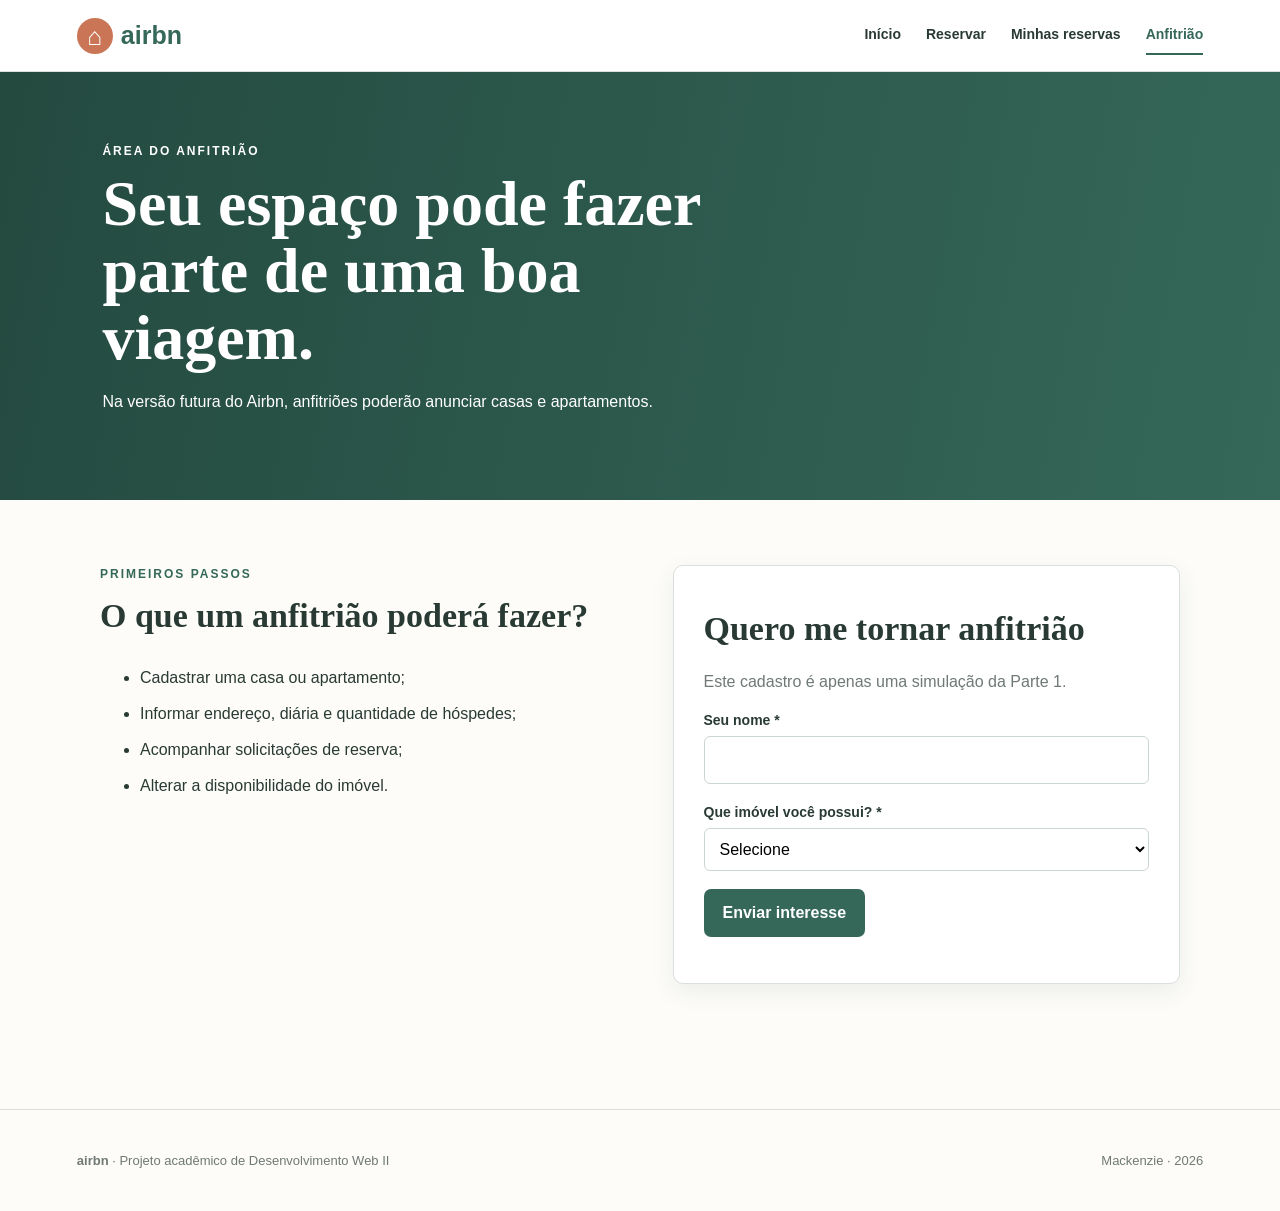
==== anfitriao.html @ 16cea1bf "first commit" ====
<!DOCTYPE html>
<html lang="pt-BR">
<head><meta charset="UTF-8"><meta name="viewport" content="width=device-width, initial-scale=1.0"><title>Airbn - Área do anfitrião</title><link rel="stylesheet" href="css/style.css"></head>
<body>
  <header><a class="logo" href="index.html"><span>⌂</span> airbn</a><nav><a href="index.html">Início</a><a href="reserva.html">Reservar</a><a href="reservas.html">Minhas reservas</a><a class="selecionado" href="anfitriao.html">Anfitrião</a></nav></header>
  <main>
    <section class="banner-anfitriao"><div><p class="destaque">ÁREA DO ANFITRIÃO</p><h1>Seu espaço pode fazer parte de uma boa viagem.</h1><p>Na versão futura do Airbn, anfitriões poderão anunciar casas e apartamentos.</p></div></section>
    <section class="conteudo conteudo-anfitriao">
      <div><p class="destaque verde">PRIMEIROS PASSOS</p><h2>O que um anfitrião poderá fazer?</h2><ul><li>Cadastrar uma casa ou apartamento;</li><li>Informar endereço, diária e quantidade de hóspedes;</li><li>Acompanhar solicitações de reserva;</li><li>Alterar a disponibilidade do imóvel.</li></ul></div>
      <form id="form-anfitriao" class="form-simples"><h2>Quero me tornar anfitrião</h2><p>Este cadastro é apenas uma simulação da Parte 1.</p><div class="campo"><label for="nome-anfitriao">Seu nome *</label><input type="text" id="nome-anfitriao" minlength="3" required></div><div class="campo"><label for="tipo-imovel">Que imóvel você possui? *</label><select id="tipo-imovel" required><option value="">Selecione</option><option>Casa</option><option>Apartamento</option></select></div><button class="botao botao-verde" type="submit">Enviar interesse</button><p id="mensagem-anfitriao" class="mensagem-anfitriao"></p></form>
    </section>
  </main>
  <footer><p><strong>airbn</strong> · Projeto acadêmico de Desenvolvimento Web II</p><p>Mackenzie · 2026</p></footer><script type="module" src="js/main.js"></script>
</body></html>
---- css/style.css ----
/* Cores principais do projeto */
:root {
  --verde: #356859;
  --verde-escuro: #244a40;
  --bege: #f5f0e7;
  --laranja: #ca7656;
  --texto: #293a34;
  --cinza: #6f7975;
  --borda: #d9dfdc;
  --branco: #fff;
  --vermelho: #b84343;
}

* { box-sizing: border-box; }
html { scroll-behavior: smooth; }
body { margin: 0; background: #fdfcf9; color: var(--texto); font-family: Arial, Helvetica, sans-serif; line-height: 1.5; }
a { color: inherit; text-decoration: none; }
button, input, select, textarea { font: inherit; }
button { cursor: pointer; }

header { min-height: 72px; padding: 12px 6%; display: flex; align-items: center; justify-content: space-between; gap: 30px; background: white; border-bottom: 1px solid var(--borda); }
.logo { display: flex; align-items: center; gap: 8px; color: var(--verde); font-size: 25px; font-weight: bold; }
.logo span { width: 36px; height: 36px; display: grid; place-items: center; border-radius: 50%; background: var(--laranja); color: white; }
nav { display: flex; gap: 25px; font-size: 14px; font-weight: bold; }
nav a { padding: 8px 0; border-bottom: 2px solid transparent; }
nav a:hover, nav .selecionado { color: var(--verde); border-color: var(--verde); }

.banner { width: calc(100% - 50px); min-height: 540px; margin: 24px auto; padding: 65px 7%; display: flex; align-items: center; justify-content: space-between; overflow: hidden; position: relative; border-radius: 20px; background: var(--verde); color: white; }
.texto-banner { width: 55%; position: relative; z-index: 2; }
.texto-banner h1, .banner-anfitriao h1 { margin: 10px 0 18px; font-family: Georgia, serif; font-size: clamp(42px, 5vw, 72px); line-height: 1.05; }
.texto-banner > p:not(.destaque) { max-width: 570px; margin-bottom: 28px; font-size: 18px; }
.destaque { margin: 0; font-size: 12px; font-weight: bold; letter-spacing: 2px; }
.verde { color: var(--verde); }
.botao { display: inline-block; padding: 12px 19px; border: 0; border-radius: 7px; font-weight: bold; }
.botao:hover { opacity: .88; }
.botao-claro { background: white; color: var(--verde-escuro); }
.botao-verde { background: var(--verde); color: white; }
.botao-cinza { background: #e9edeb; color: var(--texto); }
.botao-perigo { background: var(--vermelho); color: white; }

.desenho-casa { width: 38%; height: 350px; position: relative; }
.desenho-casa .sol { width: 100px; height: 100px; position: absolute; top: 10px; right: 5%; border-radius: 50%; background: #edbd6b; }
.desenho-casa .telhado { width: 230px; height: 145px; position: absolute; left: 20%; top: 100px; background: #bd6c4e; clip-path: polygon(50% 0, 100% 100%, 0 100%); }
.desenho-casa .casa { width: 260px; height: 150px; position: absolute; left: 17%; top: 230px; background: #f1e7d5; }
.desenho-casa .casa span { width: 50px; height: 85px; position: absolute; left: 105px; bottom: 0; background: #81513e; }

.conteudo { width: min(1080px, calc(100% - 36px)); margin: auto; }
.home-info { padding: 75px 0; }
.home-info h2, .chamada-anfitriao h2, .conteudo-anfitriao h2 { margin: 7px 0 25px; font-family: Georgia, serif; font-size: 34px; }
.passos { display: grid; grid-template-columns: repeat(3, 1fr); gap: 18px; }
.passos article { padding: 24px; border: 1px solid var(--borda); border-radius: 10px; background: white; }
.passos b { width: 34px; height: 34px; display: grid; place-items: center; border-radius: 50%; background: var(--bege); color: var(--laranja); }
.passos h3 { margin-bottom: 5px; }
.passos p { margin: 0; color: var(--cinza); }
.chamada-anfitriao { width: min(1080px, calc(100% - 36px)); margin: 20px auto 80px; padding: 38px; display: flex; align-items: center; justify-content: space-between; gap: 30px; border-radius: 12px; background: var(--laranja); color: white; }
.chamada-anfitriao h2 { margin-bottom: 5px; }
.chamada-anfitriao p { margin: 0; }

.pagina-interna { min-height: 700px; padding: 65px 0; }
.cabecalho-pagina h1 { margin: 5px 0; font: bold 45px Georgia, serif; }
.cabecalho-pagina > p:last-child { margin-top: 5px; color: var(--cinza); }
#form-reserva, .form-simples { margin-top: 30px; padding: 30px; border: 1px solid var(--borda); border-radius: 10px; background: white; box-shadow: 0 8px 25px rgba(40,70,60,.08); }
#form-reserva h2 { margin-top: 0; padding-bottom: 10px; border-bottom: 1px solid var(--borda); font-size: 20px; }
.linha-form { display: flex; gap: 18px; }
.campo { flex: 1; margin-bottom: 18px; }
.campo.grande { flex: 2; }
.campo label { display: block; margin-bottom: 5px; font-size: 14px; font-weight: bold; }
.campo input, .campo select, .campo textarea { width: 100%; padding: 11px; border: 1px solid #cdd5d1; border-radius: 6px; background: #fff; }
.campo input:focus, .campo select:focus, .campo textarea:focus { outline: 2px solid #bad0c8; border-color: var(--verde); }
.campo small { color: var(--cinza); }
.campo .erro { min-height: 19px; display: block; color: var(--vermelho); font-size: 12px; }
.campo .invalido { border-color: var(--vermelho); }
.total-form { margin-top: 5px; padding: 16px; display: flex; justify-content: space-between; border-radius: 7px; background: var(--bege); }
.botoes-form { margin-top: 22px; display: flex; justify-content: flex-end; gap: 10px; }
.mensagem { display: none; margin-bottom: 18px; padding: 12px; border-radius: 5px; }
.mensagem.sucesso { display: block; background: #dff1e6; color: #23613e; }
.mensagem.falha { display: block; background: #f7dfdf; color: #963b3b; }

.topo-reservas { display: flex; align-items: end; justify-content: space-between; gap: 20px; }
.indicadores { margin: 30px 0; display: grid; grid-template-columns: repeat(3, 1fr); gap: 15px; }
.indicadores article { padding: 20px; display: flex; flex-direction: column; border: 1px solid var(--borda); border-radius: 8px; background: white; }
.indicadores span { color: var(--cinza); font-size: 13px; }
.indicadores strong { margin-top: 4px; color: var(--verde); font: bold 28px Georgia, serif; }
.ferramentas { margin-bottom: 20px; padding: 15px; display: flex; align-items: end; justify-content: space-between; gap: 20px; background: var(--bege); border-radius: 8px; }
.campo-busca label { display: block; margin-bottom: 4px; font-size: 13px; font-weight: bold; }
.campo-busca input { width: 310px; padding: 9px; border: 1px solid var(--borda); border-radius: 5px; }
.filtros { display: flex; gap: 6px; }
.filtro { padding: 8px 12px; border: 1px solid var(--borda); border-radius: 20px; background: white; }
.filtro.ativo, .filtro:hover { background: var(--verde); color: white; }
.lista-reservas { display: grid; grid-template-columns: repeat(2, 1fr); gap: 16px; }
.cartao-reserva { padding: 20px; border: 1px solid var(--borda); border-left: 5px solid var(--verde); border-radius: 8px; background: white; }
.cartao-reserva h2 { margin: 0; font-family: Georgia, serif; }
.cartao-reserva .subtitulo { margin: 2px 0 18px; color: var(--cinza); }
.dados-cartao { padding: 14px 0; display: grid; grid-template-columns: repeat(2, 1fr); gap: 10px; border-top: 1px solid var(--borda); border-bottom: 1px solid var(--borda); }
.dados-cartao span { display: block; color: var(--cinza); font-size: 12px; }
.rodape-cartao { margin-top: 16px; display: flex; align-items: center; justify-content: space-between; gap: 10px; }
.rodape-cartao strong { color: var(--verde); font-size: 18px; }
.rodape-cartao button { padding: 7px 9px; border: 1px solid var(--borda); border-radius: 5px; background: #f7f7f7; }
.rodape-cartao button:hover { background: var(--bege); }
.status { float: right; padding: 4px 8px; border-radius: 15px; background: #e1eee9; color: var(--verde); font-size: 11px; font-weight: bold; }
.status.finalizada { background: #eeeae3; color: var(--cinza); }
.sem-reservas { padding: 50px; text-align: center; border: 1px dashed var(--borda); border-radius: 8px; }
.sem-reservas span { font-size: 35px; color: var(--laranja); }
.sem-reservas h2 { margin-bottom: 3px; }
.sem-reservas p { margin-top: 0; color: var(--cinza); }
.arquivo-local { margin-top: 35px; padding-top: 22px; display: flex; justify-content: space-between; align-items: center; gap: 20px; border-top: 1px solid var(--borda); }
.arquivo-local h2, .arquivo-local p { margin: 3px 0; }

.banner-anfitriao { min-height: 390px; padding: 70px max(8%, calc((100% - 1080px)/2)); display: flex; align-items: center; background: linear-gradient(100deg, var(--verde-escuro), var(--verde)); color: white; }
.banner-anfitriao div { max-width: 700px; }
.conteudo-anfitriao { padding: 65px 0; display: grid; grid-template-columns: 1fr 1fr; gap: 65px; }
.conteudo-anfitriao li { margin: 12px 0; }
.form-simples { margin-top: 0; }
.form-simples h2 { margin-bottom: 3px; }
.form-simples > p { color: var(--cinza); }
.mensagem-anfitriao { color: var(--verde); font-weight: bold; }

footer { margin-top: 60px; padding: 28px 6%; display: flex; justify-content: space-between; gap: 20px; border-top: 1px solid var(--borda); color: var(--cinza); font-size: 13px; }

@media (max-width: 760px) {
  header { align-items: flex-start; flex-direction: column; gap: 8px; }
  nav { width: 100%; gap: 16px; overflow-x: auto; white-space: nowrap; }
  .banner { min-height: 650px; padding: 45px 28px; align-items: flex-start; }
  .texto-banner { width: 100%; }
  .texto-banner h1 { font-size: 42px; }
  .desenho-casa { width: 330px; position: absolute; right: -50px; bottom: 0; }
  .passos, .indicadores, .lista-reservas, .conteudo-anfitriao { grid-template-columns: 1fr; }
  .linha-form { display: block; }
  .chamada-anfitriao, .topo-reservas, .ferramentas, .arquivo-local { align-items: flex-start; flex-direction: column; }
  .campo-busca, .campo-busca input { width: 100%; }
  .cabecalho-pagina h1 { font-size: 37px; }
  footer { flex-direction: column; }
}
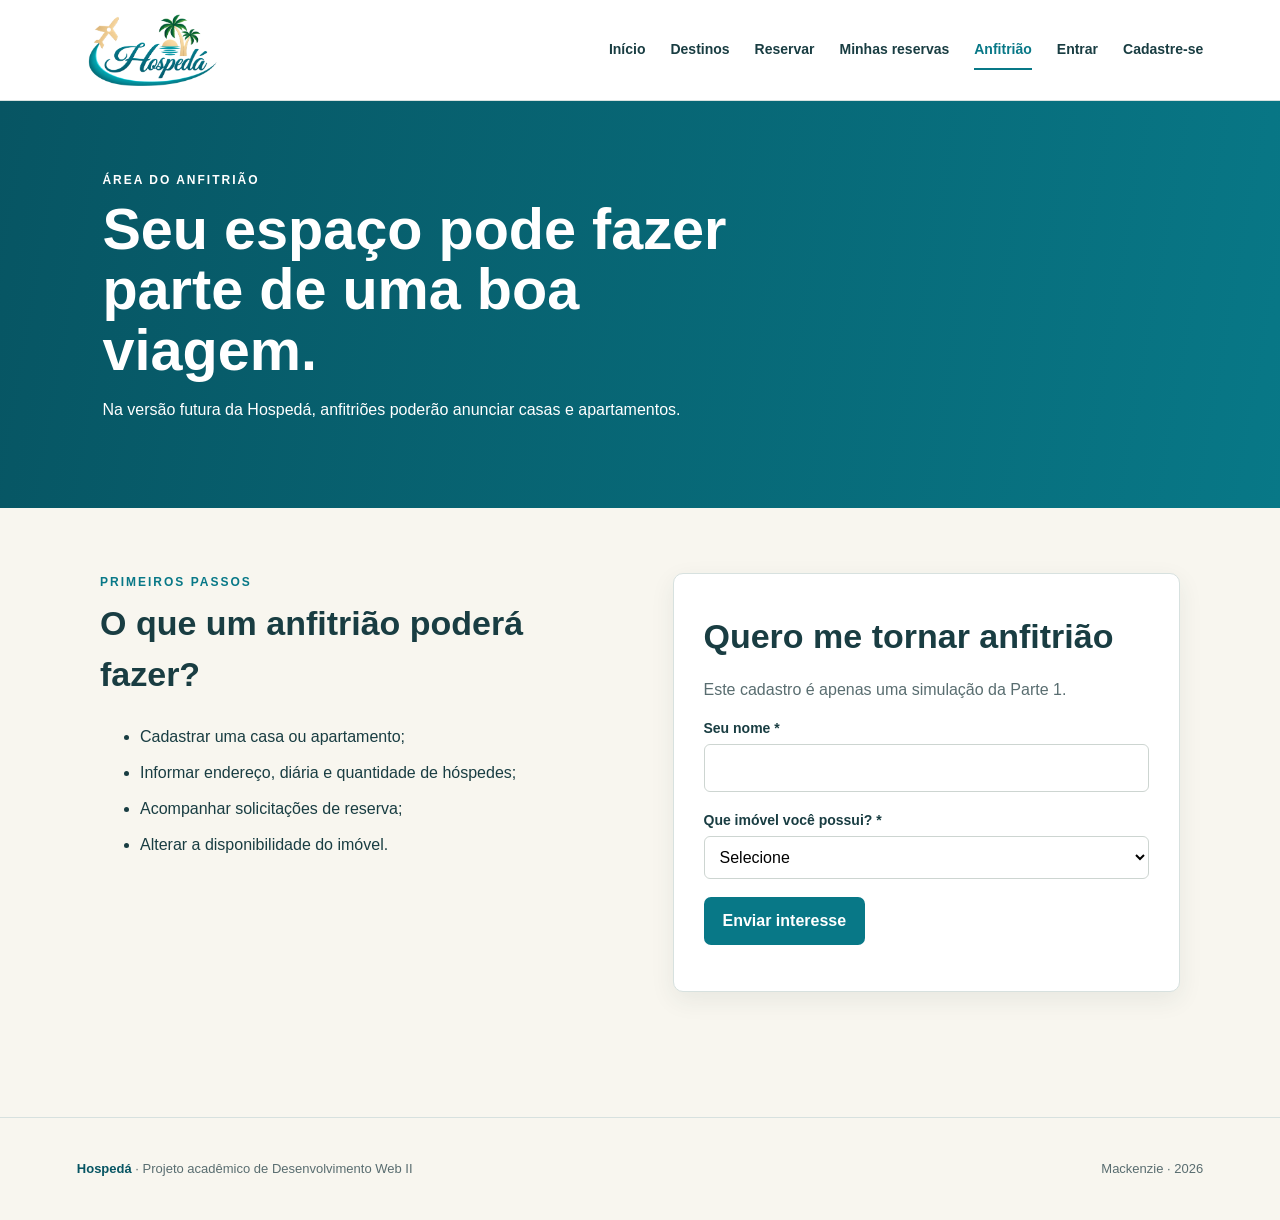
==== commit 46b2f811: "hospedá" ====
--- a/anfitriao.html
+++ b/anfitriao.html
@@ -1,14 +1,21 @@
 <!DOCTYPE html>
 <html lang="pt-BR">
-<head><meta charset="UTF-8"><meta name="viewport" content="width=device-width, initial-scale=1.0"><title>Airbn - Área do anfitrião</title><link rel="stylesheet" href="css/style.css"></head>
+<head><meta charset="UTF-8"><meta name="viewport" content="width=device-width, initial-scale=1.0"><title>Hospedá - Área do anfitrião</title><link rel="stylesheet" href="css/style.css"></head>
 <body>
-  <header><a class="logo" href="index.html"><span>⌂</span> airbn</a><nav><a href="index.html">Início</a><a href="reserva.html">Reservar</a><a href="reservas.html">Minhas reservas</a><a class="selecionado" href="anfitriao.html">Anfitrião</a></nav></header>
+  <header><a class="logo" href="index.html"><img src="img/logo-hospeda.png" alt="Hospedá - início"></a><nav>
+        <a href="index.html">Início</a>
+        <a href="destinos.html">Destinos</a>
+        <a href="reserva.html">Reservar</a>
+        <a href="reservas.html">Minhas reservas</a>
+        <a href="anfitriao.html" class="selecionado" aria-current="page">Anfitrião</a>
+      </nav></header>
   <main>
-    <section class="banner-anfitriao"><div><p class="destaque">ÁREA DO ANFITRIÃO</p><h1>Seu espaço pode fazer parte de uma boa viagem.</h1><p>Na versão futura do Airbn, anfitriões poderão anunciar casas e apartamentos.</p></div></section>
+    <section class="banner-anfitriao"><div><p class="destaque">ÁREA DO ANFITRIÃO</p><h1>Seu espaço pode fazer parte de uma boa viagem.</h1><p>Na versão futura da Hospedá, anfitriões poderão anunciar casas e apartamentos.</p></div></section>
     <section class="conteudo conteudo-anfitriao">
       <div><p class="destaque verde">PRIMEIROS PASSOS</p><h2>O que um anfitrião poderá fazer?</h2><ul><li>Cadastrar uma casa ou apartamento;</li><li>Informar endereço, diária e quantidade de hóspedes;</li><li>Acompanhar solicitações de reserva;</li><li>Alterar a disponibilidade do imóvel.</li></ul></div>
       <form id="form-anfitriao" class="form-simples"><h2>Quero me tornar anfitrião</h2><p>Este cadastro é apenas uma simulação da Parte 1.</p><div class="campo"><label for="nome-anfitriao">Seu nome *</label><input type="text" id="nome-anfitriao" minlength="3" required></div><div class="campo"><label for="tipo-imovel">Que imóvel você possui? *</label><select id="tipo-imovel" required><option value="">Selecione</option><option>Casa</option><option>Apartamento</option></select></div><button class="botao botao-verde" type="submit">Enviar interesse</button><p id="mensagem-anfitriao" class="mensagem-anfitriao"></p></form>
     </section>
   </main>
-  <footer><p><strong>airbn</strong> · Projeto acadêmico de Desenvolvimento Web II</p><p>Mackenzie · 2026</p></footer><script type="module" src="js/main.js"></script>
+  <footer><p><strong>Hospedá</strong> · Projeto acadêmico de Desenvolvimento Web II</p><p>Mackenzie · 2026</p></footer><script type="module" src="js/main.js"></script>
+<script type="module" src="js/conta.js"></script>
 </body></html>
--- a/css/style.css
+++ b/css/style.css
@@ -1,63 +1,83 @@
+.busca-destino label { display: block; margin-bottom: 8px; font-weight: bold; }
+.busca-destino > div { display: flex; gap: 10px; }
+.busca-destino input { flex: 1; min-width: 0; width: 100%; padding: 12px; border: 1px solid #cdd5d1; border-radius: 7px; }
+.busca-destino input:focus { outline: 3px solid #edbd6b; }
+.ver-destinos { display: inline-block; margin-top: 16px; text-decoration: underline; }
+.busca-na-lista { max-width: 650px; margin: 28px 0; }
+@media (max-width: 400px) { .busca-destino > div { flex-direction: column; } }
+
+.pagina-conta { max-width: 540px; min-height: 65vh; padding: 60px 0; }
+.pagina-conta .form-simples { margin-top: 24px; }
+.pagina-conta .botao { width: 100%; }
+.aviso-conta { padding: 12px; background: var(--bege); border-radius: 6px; font-size: 14px; }
+.link-conta { color: var(--turquesa); text-decoration: underline; font-weight: bold; }
+#mensagem-conta { color: var(--vermelho); }
+.nome-conta { padding: 8px 0; max-width: 160px; overflow: hidden; text-overflow: ellipsis; white-space: nowrap; }
+.sair-conta { padding: 6px 12px; border: 1px solid var(--borda); border-radius: 6px; background: var(--bege); color: var(--turquesa); }
+header { flex-wrap: wrap; }
+
 /* Cores principais do projeto */
 :root {
-  --verde: #356859;
-  --verde-escuro: #244a40;
-  --bege: #f5f0e7;
-  --laranja: #ca7656;
-  --texto: #293a34;
-  --cinza: #6f7975;
-  --borda: #d9dfdc;
+  --turquesa: #087887;
+  --azul: #0796A6;
+  --verde-tropical: #167A55;
+  --turquesa-escuro: #075563;
+  --bege: #EDE3D1;
+  --areia: #D9C9A3;
+  --texto: #193D42;
+  --cinza: #596D70;
+  --borda: #d7e1df;
   --branco: #fff;
   --vermelho: #b84343;
 }
 
 * { box-sizing: border-box; }
 html { scroll-behavior: smooth; }
-body { margin: 0; background: #fdfcf9; color: var(--texto); font-family: Arial, Helvetica, sans-serif; line-height: 1.5; }
+body { margin: 0; background: #F8F6EF; color: var(--texto); font-family: Arial, Helvetica, sans-serif; line-height: 1.5; }
 a { color: inherit; text-decoration: none; }
 button, input, select, textarea { font: inherit; }
 button { cursor: pointer; }
 
 header { min-height: 72px; padding: 12px 6%; display: flex; align-items: center; justify-content: space-between; gap: 30px; background: white; border-bottom: 1px solid var(--borda); }
-.logo { display: flex; align-items: center; gap: 8px; color: var(--verde); font-size: 25px; font-weight: bold; }
-.logo span { width: 36px; height: 36px; display: grid; place-items: center; border-radius: 50%; background: var(--laranja); color: white; }
+.logo { display: block; flex-shrink: 0; }
+.logo img { display: block; width: 145px; height: 76px; object-fit: contain; }
 nav { display: flex; gap: 25px; font-size: 14px; font-weight: bold; }
 nav a { padding: 8px 0; border-bottom: 2px solid transparent; }
-nav a:hover, nav .selecionado { color: var(--verde); border-color: var(--verde); }
+nav a:hover, nav .selecionado { color: var(--turquesa); border-color: var(--turquesa); }
 
-.banner { width: calc(100% - 50px); min-height: 540px; margin: 24px auto; padding: 65px 7%; display: flex; align-items: center; justify-content: space-between; overflow: hidden; position: relative; border-radius: 20px; background: var(--verde); color: white; }
+.banner { width: calc(100% - 50px); min-height: 540px; margin: 24px auto; padding: 65px 7%; display: flex; align-items: center; justify-content: space-between; overflow: hidden; position: relative; border-radius: 20px; background: var(--bege); color: var(--texto); }
 .texto-banner { width: 55%; position: relative; z-index: 2; }
-.texto-banner h1, .banner-anfitriao h1 { margin: 10px 0 18px; font-family: Georgia, serif; font-size: clamp(42px, 5vw, 72px); line-height: 1.05; }
+.texto-banner h1, .banner-anfitriao h1 { margin: 10px 0 18px; font-family: Arial, Helvetica, sans-serif; font-size: clamp(38px, 4.5vw, 62px); line-height: 1.05; }
 .texto-banner > p:not(.destaque) { max-width: 570px; margin-bottom: 28px; font-size: 18px; }
 .destaque { margin: 0; font-size: 12px; font-weight: bold; letter-spacing: 2px; }
-.verde { color: var(--verde); }
+.verde { color: var(--turquesa); }
 .botao { display: inline-block; padding: 12px 19px; border: 0; border-radius: 7px; font-weight: bold; }
 .botao:hover { opacity: .88; }
-.botao-claro { background: white; color: var(--verde-escuro); }
-.botao-verde { background: var(--verde); color: white; }
+.botao-claro { background: white; color: var(--turquesa-escuro); }
+.botao-verde { background: var(--turquesa); color: white; }
 .botao-cinza { background: #e9edeb; color: var(--texto); }
 .botao-perigo { background: var(--vermelho); color: white; }
 
-.desenho-casa { width: 38%; height: 350px; position: relative; }
-.desenho-casa .sol { width: 100px; height: 100px; position: absolute; top: 10px; right: 5%; border-radius: 50%; background: #edbd6b; }
-.desenho-casa .telhado { width: 230px; height: 145px; position: absolute; left: 20%; top: 100px; background: #bd6c4e; clip-path: polygon(50% 0, 100% 100%, 0 100%); }
-.desenho-casa .casa { width: 260px; height: 150px; position: absolute; left: 17%; top: 230px; background: #f1e7d5; }
-.desenho-casa .casa span { width: 50px; height: 85px; position: absolute; left: 105px; bottom: 0; background: #81513e; }
+.marca-banner { width: 38%; padding: 32px 20px; border-radius: 20px; background: #F8F6EF; text-align: center; border-bottom: 5px solid var(--azul); }
+.marca-banner img { width: 100%; height: auto; display: block; }
+.marca-banner p { margin: 20px 0 0; color: var(--turquesa-escuro); font-size: 15px; }
+.banner .destaque { color: var(--turquesa-escuro); }
+.banner .botao-claro { background: var(--turquesa); color: white; }
 
 .conteudo { width: min(1080px, calc(100% - 36px)); margin: auto; }
 .home-info { padding: 75px 0; }
-.home-info h2, .chamada-anfitriao h2, .conteudo-anfitriao h2 { margin: 7px 0 25px; font-family: Georgia, serif; font-size: 34px; }
+.home-info h2, .chamada-anfitriao h2, .conteudo-anfitriao h2 { margin: 7px 0 25px; font-family: Arial, Helvetica, sans-serif; font-size: 34px; }
 .passos { display: grid; grid-template-columns: repeat(3, 1fr); gap: 18px; }
 .passos article { padding: 24px; border: 1px solid var(--borda); border-radius: 10px; background: white; }
-.passos b { width: 34px; height: 34px; display: grid; place-items: center; border-radius: 50%; background: var(--bege); color: var(--laranja); }
+.passos b { width: 34px; height: 34px; display: grid; place-items: center; border-radius: 50%; background: var(--bege); color: var(--turquesa-escuro); }
 .passos h3 { margin-bottom: 5px; }
 .passos p { margin: 0; color: var(--cinza); }
-.chamada-anfitriao { width: min(1080px, calc(100% - 36px)); margin: 20px auto 80px; padding: 38px; display: flex; align-items: center; justify-content: space-between; gap: 30px; border-radius: 12px; background: var(--laranja); color: white; }
+.chamada-anfitriao { width: min(1080px, calc(100% - 36px)); margin: 20px auto 80px; padding: 38px; display: flex; align-items: center; justify-content: space-between; gap: 30px; border-radius: 12px; background: var(--verde-tropical); color: white; }
 .chamada-anfitriao h2 { margin-bottom: 5px; }
 .chamada-anfitriao p { margin: 0; }
 
 .pagina-interna { min-height: 700px; padding: 65px 0; }
-.cabecalho-pagina h1 { margin: 5px 0; font: bold 45px Georgia, serif; }
+.cabecalho-pagina h1 { margin: 5px 0; font: bold 45px Arial, sans-serif; }
 .cabecalho-pagina > p:last-child { margin-top: 5px; color: var(--cinza); }
 #form-reserva, .form-simples { margin-top: 30px; padding: 30px; border: 1px solid var(--borda); border-radius: 10px; background: white; box-shadow: 0 8px 25px rgba(40,70,60,.08); }
 #form-reserva h2 { margin-top: 0; padding-bottom: 10px; border-bottom: 1px solid var(--borda); font-size: 20px; }
@@ -66,7 +86,7 @@
 .campo.grande { flex: 2; }
 .campo label { display: block; margin-bottom: 5px; font-size: 14px; font-weight: bold; }
 .campo input, .campo select, .campo textarea { width: 100%; padding: 11px; border: 1px solid #cdd5d1; border-radius: 6px; background: #fff; }
-.campo input:focus, .campo select:focus, .campo textarea:focus { outline: 2px solid #bad0c8; border-color: var(--verde); }
+.campo input:focus, .campo select:focus, .campo textarea:focus { outline: 2px solid #bad0c8; border-color: var(--turquesa); }
 .campo small { color: var(--cinza); }
 .campo .erro { min-height: 19px; display: block; color: var(--vermelho); font-size: 12px; }
 .campo .invalido { border-color: var(--vermelho); }
@@ -80,50 +100,52 @@
 .indicadores { margin: 30px 0; display: grid; grid-template-columns: repeat(3, 1fr); gap: 15px; }
 .indicadores article { padding: 20px; display: flex; flex-direction: column; border: 1px solid var(--borda); border-radius: 8px; background: white; }
 .indicadores span { color: var(--cinza); font-size: 13px; }
-.indicadores strong { margin-top: 4px; color: var(--verde); font: bold 28px Georgia, serif; }
+.indicadores strong { margin-top: 4px; color: var(--turquesa); font: bold 28px Arial, sans-serif; }
 .ferramentas { margin-bottom: 20px; padding: 15px; display: flex; align-items: end; justify-content: space-between; gap: 20px; background: var(--bege); border-radius: 8px; }
 .campo-busca label { display: block; margin-bottom: 4px; font-size: 13px; font-weight: bold; }
 .campo-busca input { width: 310px; padding: 9px; border: 1px solid var(--borda); border-radius: 5px; }
 .filtros { display: flex; gap: 6px; }
 .filtro { padding: 8px 12px; border: 1px solid var(--borda); border-radius: 20px; background: white; }
-.filtro.ativo, .filtro:hover { background: var(--verde); color: white; }
+.filtro.ativo, .filtro:hover { background: var(--turquesa); color: white; }
 .lista-reservas { display: grid; grid-template-columns: repeat(2, 1fr); gap: 16px; }
-.cartao-reserva { padding: 20px; border: 1px solid var(--borda); border-left: 5px solid var(--verde); border-radius: 8px; background: white; }
-.cartao-reserva h2 { margin: 0; font-family: Georgia, serif; }
+.cartao-reserva { padding: 20px; border: 1px solid var(--borda); border-left: 5px solid var(--turquesa); border-radius: 8px; background: white; }
+.cartao-reserva h2 { margin: 0; font-family: Arial, Helvetica, sans-serif; }
 .cartao-reserva .subtitulo { margin: 2px 0 18px; color: var(--cinza); }
 .dados-cartao { padding: 14px 0; display: grid; grid-template-columns: repeat(2, 1fr); gap: 10px; border-top: 1px solid var(--borda); border-bottom: 1px solid var(--borda); }
 .dados-cartao span { display: block; color: var(--cinza); font-size: 12px; }
 .rodape-cartao { margin-top: 16px; display: flex; align-items: center; justify-content: space-between; gap: 10px; }
-.rodape-cartao strong { color: var(--verde); font-size: 18px; }
+.rodape-cartao strong { color: var(--turquesa); font-size: 18px; }
 .rodape-cartao button { padding: 7px 9px; border: 1px solid var(--borda); border-radius: 5px; background: #f7f7f7; }
 .rodape-cartao button:hover { background: var(--bege); }
-.status { float: right; padding: 4px 8px; border-radius: 15px; background: #e1eee9; color: var(--verde); font-size: 11px; font-weight: bold; }
+.status { float: right; padding: 4px 8px; border-radius: 15px; background: #e1eee9; color: var(--turquesa); font-size: 11px; font-weight: bold; }
 .status.finalizada { background: #eeeae3; color: var(--cinza); }
 .sem-reservas { padding: 50px; text-align: center; border: 1px dashed var(--borda); border-radius: 8px; }
-.sem-reservas span { font-size: 35px; color: var(--laranja); }
+.sem-reservas span { font-size: 35px; color: var(--areia); }
 .sem-reservas h2 { margin-bottom: 3px; }
 .sem-reservas p { margin-top: 0; color: var(--cinza); }
 .arquivo-local { margin-top: 35px; padding-top: 22px; display: flex; justify-content: space-between; align-items: center; gap: 20px; border-top: 1px solid var(--borda); }
 .arquivo-local h2, .arquivo-local p { margin: 3px 0; }
 
-.banner-anfitriao { min-height: 390px; padding: 70px max(8%, calc((100% - 1080px)/2)); display: flex; align-items: center; background: linear-gradient(100deg, var(--verde-escuro), var(--verde)); color: white; }
+.banner-anfitriao { min-height: 390px; padding: 70px max(8%, calc((100% - 1080px)/2)); display: flex; align-items: center; background: linear-gradient(100deg, var(--turquesa-escuro), var(--turquesa)); color: white; }
 .banner-anfitriao div { max-width: 700px; }
 .conteudo-anfitriao { padding: 65px 0; display: grid; grid-template-columns: 1fr 1fr; gap: 65px; }
 .conteudo-anfitriao li { margin: 12px 0; }
 .form-simples { margin-top: 0; }
 .form-simples h2 { margin-bottom: 3px; }
 .form-simples > p { color: var(--cinza); }
-.mensagem-anfitriao { color: var(--verde); font-weight: bold; }
+.mensagem-anfitriao { color: var(--turquesa); font-weight: bold; }
 
 footer { margin-top: 60px; padding: 28px 6%; display: flex; justify-content: space-between; gap: 20px; border-top: 1px solid var(--borda); color: var(--cinza); font-size: 13px; }
 
 @media (max-width: 760px) {
   header { align-items: flex-start; flex-direction: column; gap: 8px; }
   nav { width: 100%; gap: 16px; overflow-x: auto; white-space: nowrap; }
-  .banner { min-height: 650px; padding: 45px 28px; align-items: flex-start; }
+  .banner { min-height: 0; padding: 35px 24px; flex-direction: column; gap: 30px; }
   .texto-banner { width: 100%; }
   .texto-banner h1 { font-size: 42px; }
-  .desenho-casa { width: 330px; position: absolute; right: -50px; bottom: 0; }
+  .marca-banner { width: 100%; max-width: 360px; align-self: center; }
+  .logo img { width: 125px; height: 65px; }
+  .total-form { flex-wrap: wrap; gap: 8px; }
   .passos, .indicadores, .lista-reservas, .conteudo-anfitriao { grid-template-columns: 1fr; }
   .linha-form { display: block; }
   .chamada-anfitriao, .topo-reservas, .ferramentas, .arquivo-local { align-items: flex-start; flex-direction: column; }
@@ -131,3 +153,7 @@
   .cabecalho-pagina h1 { font-size: 37px; }
   footer { flex-direction: column; }
 }
+
+/* Destaques da Hospedá */
+a:focus-visible, button:focus-visible { outline: 3px solid var(--azul); outline-offset: 4px; }
+footer strong { color: var(--turquesa-escuro); }
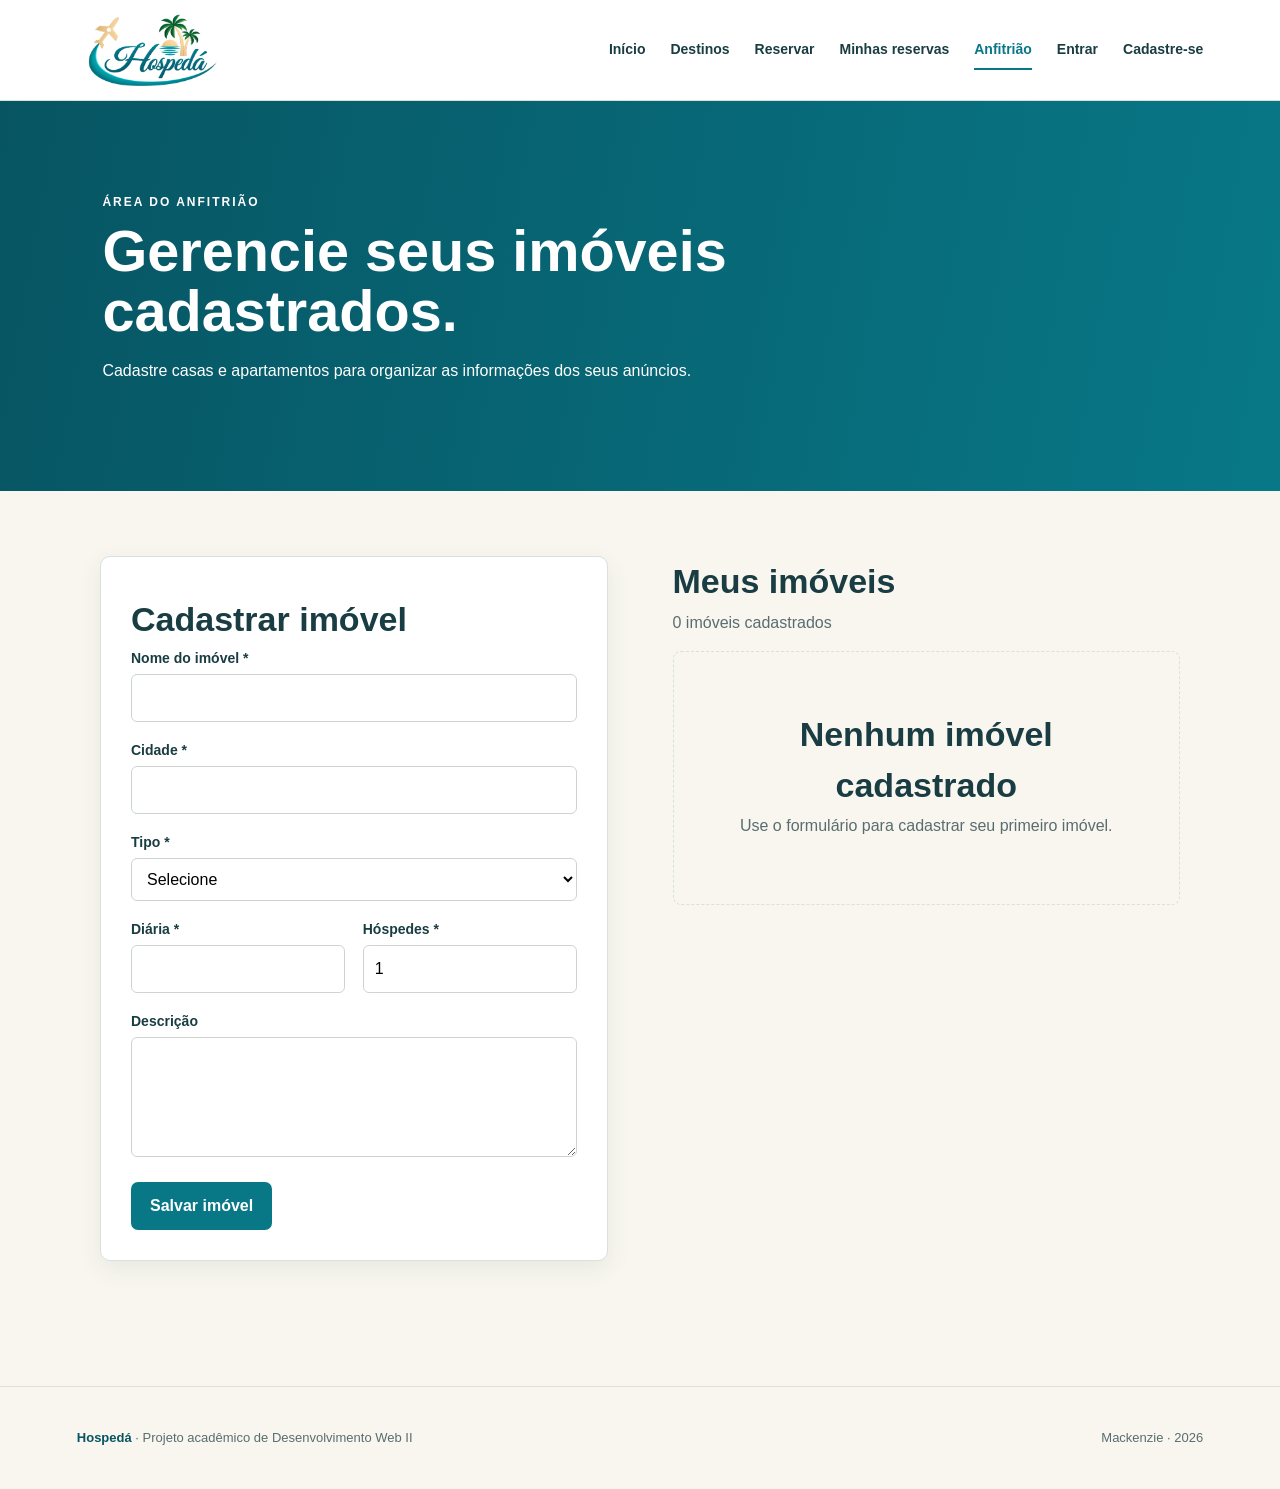
==== commit 9293cb97: "update somethings" ====
--- a/anfitriao.html
+++ b/anfitriao.html
@@ -1,21 +1,100 @@
 <!DOCTYPE html>
 <html lang="pt-BR">
-<head><meta charset="UTF-8"><meta name="viewport" content="width=device-width, initial-scale=1.0"><title>Hospedá - Área do anfitrião</title><link rel="stylesheet" href="css/style.css"></head>
-<body>
-  <header><a class="logo" href="index.html"><img src="img/logo-hospeda.png" alt="Hospedá - início"></a><nav>
+  <head>
+    <meta charset="UTF-8" />
+    <meta name="viewport" content="width=device-width, initial-scale=1.0" />
+    <title>Hospedá - Área do anfitrião</title>
+    <link rel="stylesheet" href="css/style.css" />
+  </head>
+  <body>
+    <header>
+      <a class="logo" href="index.html">
+        <img src="img/logo-hospeda.png" alt="Hospedá - início" />
+      </a>
+      <nav>
         <a href="index.html">Início</a>
         <a href="destinos.html">Destinos</a>
         <a href="reserva.html">Reservar</a>
         <a href="reservas.html">Minhas reservas</a>
         <a href="anfitriao.html" class="selecionado" aria-current="page">Anfitrião</a>
-      </nav></header>
-  <main>
-    <section class="banner-anfitriao"><div><p class="destaque">ÁREA DO ANFITRIÃO</p><h1>Seu espaço pode fazer parte de uma boa viagem.</h1><p>Na versão futura da Hospedá, anfitriões poderão anunciar casas e apartamentos.</p></div></section>
-    <section class="conteudo conteudo-anfitriao">
-      <div><p class="destaque verde">PRIMEIROS PASSOS</p><h2>O que um anfitrião poderá fazer?</h2><ul><li>Cadastrar uma casa ou apartamento;</li><li>Informar endereço, diária e quantidade de hóspedes;</li><li>Acompanhar solicitações de reserva;</li><li>Alterar a disponibilidade do imóvel.</li></ul></div>
-      <form id="form-anfitriao" class="form-simples"><h2>Quero me tornar anfitrião</h2><p>Este cadastro é apenas uma simulação da Parte 1.</p><div class="campo"><label for="nome-anfitriao">Seu nome *</label><input type="text" id="nome-anfitriao" minlength="3" required></div><div class="campo"><label for="tipo-imovel">Que imóvel você possui? *</label><select id="tipo-imovel" required><option value="">Selecione</option><option>Casa</option><option>Apartamento</option></select></div><button class="botao botao-verde" type="submit">Enviar interesse</button><p id="mensagem-anfitriao" class="mensagem-anfitriao"></p></form>
-    </section>
-  </main>
-  <footer><p><strong>Hospedá</strong> · Projeto acadêmico de Desenvolvimento Web II</p><p>Mackenzie · 2026</p></footer><script type="module" src="js/main.js"></script>
-<script type="module" src="js/conta.js"></script>
-</body></html>
+      </nav>
+    </header>
+
+    <main>
+      <section class="banner-anfitriao">
+        <div>
+          <p class="destaque">ÁREA DO ANFITRIÃO</p>
+          <h1>Gerencie seus imóveis cadastrados.</h1>
+          <p>Cadastre casas e apartamentos para organizar as informações dos seus anúncios.</p>
+        </div>
+      </section>
+
+      <section class="conteudo conteudo-anfitriao">
+        <form id="form-anfitriao" class="form-simples">
+          <h2 id="titulo-imovel">Cadastrar imóvel</h2>
+          <input type="hidden" id="id-imovel" />
+
+          <div class="campo">
+            <label for="nome-imovel">Nome do imóvel *</label>
+            <input type="text" id="nome-imovel" maxlength="60" required />
+          </div>
+
+          <div class="campo">
+            <label for="cidade-imovel">Cidade *</label>
+            <input type="text" id="cidade-imovel" maxlength="70" required />
+          </div>
+
+          <div class="campo">
+            <label for="tipo-imovel">Tipo *</label>
+            <select id="tipo-imovel" required>
+              <option value="">Selecione</option>
+              <option>Casa</option>
+              <option>Apartamento</option>
+            </select>
+          </div>
+
+          <div class="linha-form">
+            <div class="campo">
+              <label for="diaria-imovel">Diária *</label>
+              <input type="number" id="diaria-imovel" min="50" required />
+            </div>
+
+            <div class="campo">
+              <label for="hospedes-imovel">Hóspedes *</label>
+              <input type="number" id="hospedes-imovel" min="1" max="12" value="1" required />
+            </div>
+          </div>
+
+          <div class="campo">
+            <label for="descricao-imovel">Descrição</label>
+            <textarea id="descricao-imovel" rows="4" maxlength="160"></textarea>
+          </div>
+
+          <p id="mensagem-anfitriao" class="mensagem-anfitriao"></p>
+          <button class="botao botao-verde" type="submit" id="salvar-imovel">Salvar imóvel</button>
+        </form>
+
+        <section>
+          <div class="cabecalho-lista-imoveis">
+            <h2>Meus imóveis</h2>
+            <p id="total-imoveis">0 imóveis cadastrados</p>
+          </div>
+
+          <div id="lista-imoveis" class="lista-imoveis"></div>
+          <div id="sem-imoveis" class="sem-reservas">
+            <h2>Nenhum imóvel cadastrado</h2>
+            <p>Use o formulário para cadastrar seu primeiro imóvel.</p>
+          </div>
+        </section>
+      </section>
+    </main>
+
+    <footer>
+      <p><strong>Hospedá</strong> · Projeto acadêmico de Desenvolvimento Web II</p>
+      <p>Mackenzie · 2026</p>
+    </footer>
+
+    <script type="module" src="js/main.js"></script>
+    <script type="module" src="js/conta.js"></script>
+  </body>
+</html>
--- a/css/style.css
+++ b/css/style.css
@@ -1,159 +1,735 @@
-.busca-destino label { display: block; margin-bottom: 8px; font-weight: bold; }
-.busca-destino > div { display: flex; gap: 10px; }
-.busca-destino input { flex: 1; min-width: 0; width: 100%; padding: 12px; border: 1px solid #cdd5d1; border-radius: 7px; }
-.busca-destino input:focus { outline: 3px solid #edbd6b; }
-.ver-destinos { display: inline-block; margin-top: 16px; text-decoration: underline; }
-.busca-na-lista { max-width: 650px; margin: 28px 0; }
-@media (max-width: 400px) { .busca-destino > div { flex-direction: column; } }
-
-.pagina-conta { max-width: 540px; min-height: 65vh; padding: 60px 0; }
-.pagina-conta .form-simples { margin-top: 24px; }
-.pagina-conta .botao { width: 100%; }
-.aviso-conta { padding: 12px; background: var(--bege); border-radius: 6px; font-size: 14px; }
-.link-conta { color: var(--turquesa); text-decoration: underline; font-weight: bold; }
-#mensagem-conta { color: var(--vermelho); }
-.nome-conta { padding: 8px 0; max-width: 160px; overflow: hidden; text-overflow: ellipsis; white-space: nowrap; }
-.sair-conta { padding: 6px 12px; border: 1px solid var(--borda); border-radius: 6px; background: var(--bege); color: var(--turquesa); }
-header { flex-wrap: wrap; }
+.busca-destino label {
+  display: block;
+  margin-bottom: 8px;
+  font-weight: bold;
+}
+.busca-destino > div {
+  display: flex;
+  gap: 10px;
+}
+.busca-destino input {
+  flex: 1;
+  min-width: 0;
+  width: 100%;
+  padding: 12px;
+  border: 1px solid #cdd5d1;
+  border-radius: 7px;
+}
+.busca-destino input:focus {
+  outline: 3px solid #edbd6b;
+}
+.ver-destinos {
+  display: inline-block;
+  margin-top: 16px;
+  text-decoration: underline;
+}
+.busca-na-lista {
+  max-width: 650px;
+  margin: 28px 0;
+}
+@media (max-width: 400px) {
+  .busca-destino > div {
+    flex-direction: column;
+  }
+}
+
+.pagina-conta {
+  max-width: 540px;
+  min-height: 65vh;
+  padding: 60px 0;
+}
+.pagina-conta .form-simples {
+  margin-top: 24px;
+}
+.pagina-conta .botao {
+  width: 100%;
+}
+.aviso-conta {
+  padding: 12px;
+  background: var(--bege);
+  border-radius: 6px;
+  font-size: 14px;
+}
+.link-conta {
+  color: var(--turquesa);
+  text-decoration: underline;
+  font-weight: bold;
+}
+#mensagem-conta {
+  color: var(--vermelho);
+}
+.tipo-conta input {
+  width: auto;
+  margin-right: 6px;
+}
+.tipo-conta {
+  display: flex;
+  align-items: center;
+  gap: 14px;
+}
+.tipo-conta p {
+  margin: 0;
+}
+.tipo-conta label {
+  margin: 0;
+}
+.nome-conta {
+  padding: 8px 0;
+  max-width: 160px;
+  overflow: hidden;
+  text-overflow: ellipsis;
+  white-space: nowrap;
+}
+.sair-conta {
+  padding: 6px 12px;
+  border: 1px solid var(--borda);
+  border-radius: 6px;
+  background: var(--bege);
+  color: var(--turquesa);
+}
+header {
+  flex-wrap: wrap;
+}
 
 /* Cores principais do projeto */
 :root {
   --turquesa: #087887;
-  --azul: #0796A6;
-  --verde-tropical: #167A55;
+  --azul: #0796a6;
+  --verde-tropical: #167a55;
   --turquesa-escuro: #075563;
-  --bege: #EDE3D1;
-  --areia: #D9C9A3;
-  --texto: #193D42;
-  --cinza: #596D70;
+  --bege: #ede3d1;
+  --areia: #d9c9a3;
+  --texto: #193d42;
+  --cinza: #596d70;
   --borda: #d7e1df;
   --branco: #fff;
   --vermelho: #b84343;
 }
 
-* { box-sizing: border-box; }
-html { scroll-behavior: smooth; }
-body { margin: 0; background: #F8F6EF; color: var(--texto); font-family: Arial, Helvetica, sans-serif; line-height: 1.5; }
-a { color: inherit; text-decoration: none; }
-button, input, select, textarea { font: inherit; }
-button { cursor: pointer; }
-
-header { min-height: 72px; padding: 12px 6%; display: flex; align-items: center; justify-content: space-between; gap: 30px; background: white; border-bottom: 1px solid var(--borda); }
-.logo { display: block; flex-shrink: 0; }
-.logo img { display: block; width: 145px; height: 76px; object-fit: contain; }
-nav { display: flex; gap: 25px; font-size: 14px; font-weight: bold; }
-nav a { padding: 8px 0; border-bottom: 2px solid transparent; }
-nav a:hover, nav .selecionado { color: var(--turquesa); border-color: var(--turquesa); }
-
-.banner { width: calc(100% - 50px); min-height: 540px; margin: 24px auto; padding: 65px 7%; display: flex; align-items: center; justify-content: space-between; overflow: hidden; position: relative; border-radius: 20px; background: var(--bege); color: var(--texto); }
-.texto-banner { width: 55%; position: relative; z-index: 2; }
-.texto-banner h1, .banner-anfitriao h1 { margin: 10px 0 18px; font-family: Arial, Helvetica, sans-serif; font-size: clamp(38px, 4.5vw, 62px); line-height: 1.05; }
-.texto-banner > p:not(.destaque) { max-width: 570px; margin-bottom: 28px; font-size: 18px; }
-.destaque { margin: 0; font-size: 12px; font-weight: bold; letter-spacing: 2px; }
-.verde { color: var(--turquesa); }
-.botao { display: inline-block; padding: 12px 19px; border: 0; border-radius: 7px; font-weight: bold; }
-.botao:hover { opacity: .88; }
-.botao-claro { background: white; color: var(--turquesa-escuro); }
-.botao-verde { background: var(--turquesa); color: white; }
-.botao-cinza { background: #e9edeb; color: var(--texto); }
-.botao-perigo { background: var(--vermelho); color: white; }
-
-.marca-banner { width: 38%; padding: 32px 20px; border-radius: 20px; background: #F8F6EF; text-align: center; border-bottom: 5px solid var(--azul); }
-.marca-banner img { width: 100%; height: auto; display: block; }
-.marca-banner p { margin: 20px 0 0; color: var(--turquesa-escuro); font-size: 15px; }
-.banner .destaque { color: var(--turquesa-escuro); }
-.banner .botao-claro { background: var(--turquesa); color: white; }
-
-.conteudo { width: min(1080px, calc(100% - 36px)); margin: auto; }
-.home-info { padding: 75px 0; }
-.home-info h2, .chamada-anfitriao h2, .conteudo-anfitriao h2 { margin: 7px 0 25px; font-family: Arial, Helvetica, sans-serif; font-size: 34px; }
-.passos { display: grid; grid-template-columns: repeat(3, 1fr); gap: 18px; }
-.passos article { padding: 24px; border: 1px solid var(--borda); border-radius: 10px; background: white; }
-.passos b { width: 34px; height: 34px; display: grid; place-items: center; border-radius: 50%; background: var(--bege); color: var(--turquesa-escuro); }
-.passos h3 { margin-bottom: 5px; }
-.passos p { margin: 0; color: var(--cinza); }
-.chamada-anfitriao { width: min(1080px, calc(100% - 36px)); margin: 20px auto 80px; padding: 38px; display: flex; align-items: center; justify-content: space-between; gap: 30px; border-radius: 12px; background: var(--verde-tropical); color: white; }
-.chamada-anfitriao h2 { margin-bottom: 5px; }
-.chamada-anfitriao p { margin: 0; }
-
-.pagina-interna { min-height: 700px; padding: 65px 0; }
-.cabecalho-pagina h1 { margin: 5px 0; font: bold 45px Arial, sans-serif; }
-.cabecalho-pagina > p:last-child { margin-top: 5px; color: var(--cinza); }
-#form-reserva, .form-simples { margin-top: 30px; padding: 30px; border: 1px solid var(--borda); border-radius: 10px; background: white; box-shadow: 0 8px 25px rgba(40,70,60,.08); }
-#form-reserva h2 { margin-top: 0; padding-bottom: 10px; border-bottom: 1px solid var(--borda); font-size: 20px; }
-.linha-form { display: flex; gap: 18px; }
-.campo { flex: 1; margin-bottom: 18px; }
-.campo.grande { flex: 2; }
-.campo label { display: block; margin-bottom: 5px; font-size: 14px; font-weight: bold; }
-.campo input, .campo select, .campo textarea { width: 100%; padding: 11px; border: 1px solid #cdd5d1; border-radius: 6px; background: #fff; }
-.campo input:focus, .campo select:focus, .campo textarea:focus { outline: 2px solid #bad0c8; border-color: var(--turquesa); }
-.campo small { color: var(--cinza); }
-.campo .erro { min-height: 19px; display: block; color: var(--vermelho); font-size: 12px; }
-.campo .invalido { border-color: var(--vermelho); }
-.total-form { margin-top: 5px; padding: 16px; display: flex; justify-content: space-between; border-radius: 7px; background: var(--bege); }
-.botoes-form { margin-top: 22px; display: flex; justify-content: flex-end; gap: 10px; }
-.mensagem { display: none; margin-bottom: 18px; padding: 12px; border-radius: 5px; }
-.mensagem.sucesso { display: block; background: #dff1e6; color: #23613e; }
-.mensagem.falha { display: block; background: #f7dfdf; color: #963b3b; }
-
-.topo-reservas { display: flex; align-items: end; justify-content: space-between; gap: 20px; }
-.indicadores { margin: 30px 0; display: grid; grid-template-columns: repeat(3, 1fr); gap: 15px; }
-.indicadores article { padding: 20px; display: flex; flex-direction: column; border: 1px solid var(--borda); border-radius: 8px; background: white; }
-.indicadores span { color: var(--cinza); font-size: 13px; }
-.indicadores strong { margin-top: 4px; color: var(--turquesa); font: bold 28px Arial, sans-serif; }
-.ferramentas { margin-bottom: 20px; padding: 15px; display: flex; align-items: end; justify-content: space-between; gap: 20px; background: var(--bege); border-radius: 8px; }
-.campo-busca label { display: block; margin-bottom: 4px; font-size: 13px; font-weight: bold; }
-.campo-busca input { width: 310px; padding: 9px; border: 1px solid var(--borda); border-radius: 5px; }
-.filtros { display: flex; gap: 6px; }
-.filtro { padding: 8px 12px; border: 1px solid var(--borda); border-radius: 20px; background: white; }
-.filtro.ativo, .filtro:hover { background: var(--turquesa); color: white; }
-.lista-reservas { display: grid; grid-template-columns: repeat(2, 1fr); gap: 16px; }
-.cartao-reserva { padding: 20px; border: 1px solid var(--borda); border-left: 5px solid var(--turquesa); border-radius: 8px; background: white; }
-.cartao-reserva h2 { margin: 0; font-family: Arial, Helvetica, sans-serif; }
-.cartao-reserva .subtitulo { margin: 2px 0 18px; color: var(--cinza); }
-.dados-cartao { padding: 14px 0; display: grid; grid-template-columns: repeat(2, 1fr); gap: 10px; border-top: 1px solid var(--borda); border-bottom: 1px solid var(--borda); }
-.dados-cartao span { display: block; color: var(--cinza); font-size: 12px; }
-.rodape-cartao { margin-top: 16px; display: flex; align-items: center; justify-content: space-between; gap: 10px; }
-.rodape-cartao strong { color: var(--turquesa); font-size: 18px; }
-.rodape-cartao button { padding: 7px 9px; border: 1px solid var(--borda); border-radius: 5px; background: #f7f7f7; }
-.rodape-cartao button:hover { background: var(--bege); }
-.status { float: right; padding: 4px 8px; border-radius: 15px; background: #e1eee9; color: var(--turquesa); font-size: 11px; font-weight: bold; }
-.status.finalizada { background: #eeeae3; color: var(--cinza); }
-.sem-reservas { padding: 50px; text-align: center; border: 1px dashed var(--borda); border-radius: 8px; }
-.sem-reservas span { font-size: 35px; color: var(--areia); }
-.sem-reservas h2 { margin-bottom: 3px; }
-.sem-reservas p { margin-top: 0; color: var(--cinza); }
-.arquivo-local { margin-top: 35px; padding-top: 22px; display: flex; justify-content: space-between; align-items: center; gap: 20px; border-top: 1px solid var(--borda); }
-.arquivo-local h2, .arquivo-local p { margin: 3px 0; }
-
-.banner-anfitriao { min-height: 390px; padding: 70px max(8%, calc((100% - 1080px)/2)); display: flex; align-items: center; background: linear-gradient(100deg, var(--turquesa-escuro), var(--turquesa)); color: white; }
-.banner-anfitriao div { max-width: 700px; }
-.conteudo-anfitriao { padding: 65px 0; display: grid; grid-template-columns: 1fr 1fr; gap: 65px; }
-.conteudo-anfitriao li { margin: 12px 0; }
-.form-simples { margin-top: 0; }
-.form-simples h2 { margin-bottom: 3px; }
-.form-simples > p { color: var(--cinza); }
-.mensagem-anfitriao { color: var(--turquesa); font-weight: bold; }
-
-footer { margin-top: 60px; padding: 28px 6%; display: flex; justify-content: space-between; gap: 20px; border-top: 1px solid var(--borda); color: var(--cinza); font-size: 13px; }
+* {
+  box-sizing: border-box;
+}
+html {
+  scroll-behavior: smooth;
+}
+body {
+  margin: 0;
+  background: #f8f6ef;
+  color: var(--texto);
+  font-family: Arial, Helvetica, sans-serif;
+  line-height: 1.5;
+}
+a {
+  color: inherit;
+  text-decoration: none;
+}
+button,
+input,
+select,
+textarea {
+  font: inherit;
+}
+button {
+  cursor: pointer;
+}
+
+header {
+  min-height: 72px;
+  padding: 12px 6%;
+  display: flex;
+  align-items: center;
+  justify-content: space-between;
+  gap: 30px;
+  background: white;
+  border-bottom: 1px solid var(--borda);
+}
+.logo {
+  display: block;
+  flex-shrink: 0;
+}
+.logo img {
+  display: block;
+  width: 145px;
+  height: 76px;
+  object-fit: contain;
+}
+nav {
+  display: flex;
+  gap: 25px;
+  font-size: 14px;
+  font-weight: bold;
+}
+nav a {
+  padding: 8px 0;
+  border-bottom: 2px solid transparent;
+}
+nav a:hover,
+nav .selecionado {
+  color: var(--turquesa);
+  border-color: var(--turquesa);
+}
+
+.banner {
+  width: calc(100% - 50px);
+  min-height: 540px;
+  margin: 24px auto;
+  padding: 65px 7%;
+  display: flex;
+  align-items: center;
+  justify-content: space-between;
+  overflow: hidden;
+  position: relative;
+  border-radius: 20px;
+  background: var(--bege);
+  color: var(--texto);
+}
+.texto-banner {
+  width: 55%;
+  position: relative;
+  z-index: 2;
+}
+.texto-banner h1,
+.banner-anfitriao h1 {
+  margin: 10px 0 18px;
+  font-family: Arial, Helvetica, sans-serif;
+  font-size: clamp(38px, 4.5vw, 62px);
+  line-height: 1.05;
+}
+.texto-banner > p:not(.destaque) {
+  max-width: 570px;
+  margin-bottom: 28px;
+  font-size: 18px;
+}
+.destaque {
+  margin: 0;
+  font-size: 12px;
+  font-weight: bold;
+  letter-spacing: 2px;
+}
+.verde {
+  color: var(--turquesa);
+}
+.botao {
+  display: inline-block;
+  padding: 12px 19px;
+  border: 0;
+  border-radius: 7px;
+  font-weight: bold;
+}
+.botao:hover {
+  opacity: 0.88;
+}
+.botao-claro {
+  background: white;
+  color: var(--turquesa-escuro);
+}
+.botao-verde {
+  background: var(--turquesa);
+  color: white;
+}
+.botao-cinza {
+  background: #e9edeb;
+  color: var(--texto);
+}
+.botao-perigo {
+  background: var(--vermelho);
+  color: white;
+}
+
+.marca-banner {
+  width: 38%;
+  padding: 32px 20px;
+  border-radius: 20px;
+  background: #f8f6ef;
+  text-align: center;
+  border-bottom: 5px solid var(--azul);
+}
+.marca-banner img {
+  width: 100%;
+  height: auto;
+  display: block;
+}
+.marca-banner p {
+  margin: 20px 0 0;
+  color: var(--turquesa-escuro);
+  font-size: 15px;
+}
+.banner .destaque {
+  color: var(--turquesa-escuro);
+}
+.banner .botao-claro {
+  background: var(--turquesa);
+  color: white;
+}
+
+.conteudo {
+  width: min(1080px, calc(100% - 36px));
+  margin: auto;
+}
+.home-info {
+  padding: 75px 0;
+}
+.home-info h2,
+.chamada-anfitriao h2,
+.conteudo-anfitriao h2 {
+  margin: 7px 0 25px;
+  font-family: Arial, Helvetica, sans-serif;
+  font-size: 34px;
+}
+.passos {
+  display: grid;
+  grid-template-columns: repeat(3, 1fr);
+  gap: 18px;
+}
+.passos article {
+  padding: 24px;
+  border: 1px solid var(--borda);
+  border-radius: 10px;
+  background: white;
+}
+.passos b {
+  width: 34px;
+  height: 34px;
+  display: grid;
+  place-items: center;
+  border-radius: 50%;
+  background: var(--bege);
+  color: var(--turquesa-escuro);
+}
+.passos h3 {
+  margin-bottom: 5px;
+}
+.passos p {
+  margin: 0;
+  color: var(--cinza);
+}
+.chamada-anfitriao {
+  width: min(1080px, calc(100% - 36px));
+  margin: 20px auto 80px;
+  padding: 38px;
+  display: flex;
+  align-items: center;
+  justify-content: space-between;
+  gap: 30px;
+  border-radius: 12px;
+  background: var(--verde-tropical);
+  color: white;
+}
+.chamada-anfitriao h2 {
+  margin-bottom: 5px;
+}
+.chamada-anfitriao p {
+  margin: 0;
+}
+
+.pagina-interna {
+  min-height: 700px;
+  padding: 65px 0;
+}
+.cabecalho-pagina h1 {
+  margin: 5px 0;
+  font: bold 45px Arial, sans-serif;
+}
+.cabecalho-pagina > p:last-child {
+  margin-top: 5px;
+  color: var(--cinza);
+}
+.buscar-imovel {
+  margin-top: 30px;
+  padding: 25px;
+  border: 1px solid var(--borda);
+  border-radius: 10px;
+  background: white;
+}
+.buscar-imovel h2 {
+  margin-top: 0;
+}
+.buscar-imovel .lista-imoveis {
+  margin-top: 18px;
+}
+.buscar-imovel .sem-reservas {
+  margin-top: 18px;
+}
+#form-reserva,
+.form-simples {
+  margin-top: 30px;
+  padding: 30px;
+  border: 1px solid var(--borda);
+  border-radius: 10px;
+  background: white;
+  box-shadow: 0 8px 25px rgba(40, 70, 60, 0.08);
+}
+#form-reserva h2 {
+  margin-top: 0;
+  padding-bottom: 10px;
+  border-bottom: 1px solid var(--borda);
+  font-size: 20px;
+}
+.linha-form {
+  display: flex;
+  gap: 18px;
+}
+.campo {
+  flex: 1;
+  margin-bottom: 18px;
+}
+.campo.grande {
+  flex: 2;
+}
+.campo label {
+  display: block;
+  margin-bottom: 5px;
+  font-size: 14px;
+  font-weight: bold;
+}
+.campo input,
+.campo select,
+.campo textarea {
+  width: 100%;
+  padding: 11px;
+  border: 1px solid #cdd5d1;
+  border-radius: 6px;
+  background: #fff;
+}
+.campo input:focus,
+.campo select:focus,
+.campo textarea:focus {
+  outline: 2px solid #bad0c8;
+  border-color: var(--turquesa);
+}
+.campo small {
+  color: var(--cinza);
+}
+.campo .erro {
+  min-height: 19px;
+  display: block;
+  color: var(--vermelho);
+  font-size: 12px;
+}
+.campo .invalido {
+  border-color: var(--vermelho);
+}
+.total-form {
+  margin-top: 5px;
+  padding: 16px;
+  display: flex;
+  justify-content: space-between;
+  border-radius: 7px;
+  background: var(--bege);
+}
+.botoes-form {
+  margin-top: 22px;
+  display: flex;
+  justify-content: flex-end;
+  gap: 10px;
+}
+.mensagem {
+  display: none;
+  margin-bottom: 18px;
+  padding: 12px;
+  border-radius: 5px;
+}
+.mensagem.sucesso {
+  display: block;
+  background: #dff1e6;
+  color: #23613e;
+}
+.mensagem.falha {
+  display: block;
+  background: #f7dfdf;
+  color: #963b3b;
+}
+
+.topo-reservas {
+  display: flex;
+  align-items: end;
+  justify-content: space-between;
+  gap: 20px;
+}
+.indicadores {
+  margin: 30px 0;
+  display: grid;
+  grid-template-columns: repeat(3, 1fr);
+  gap: 15px;
+}
+.indicadores article {
+  padding: 20px;
+  display: flex;
+  flex-direction: column;
+  border: 1px solid var(--borda);
+  border-radius: 8px;
+  background: white;
+}
+.indicadores span {
+  color: var(--cinza);
+  font-size: 13px;
+}
+.indicadores strong {
+  margin-top: 4px;
+  color: var(--turquesa);
+  font: bold 28px Arial, sans-serif;
+}
+.ferramentas {
+  margin-bottom: 20px;
+  padding: 15px;
+  display: flex;
+  align-items: end;
+  justify-content: space-between;
+  gap: 20px;
+  background: var(--bege);
+  border-radius: 8px;
+}
+.campo-busca label {
+  display: block;
+  margin-bottom: 4px;
+  font-size: 13px;
+  font-weight: bold;
+}
+.campo-busca input {
+  width: 310px;
+  padding: 9px;
+  border: 1px solid var(--borda);
+  border-radius: 5px;
+}
+.filtros {
+  display: flex;
+  gap: 6px;
+}
+.filtro {
+  padding: 8px 12px;
+  border: 1px solid var(--borda);
+  border-radius: 20px;
+  background: white;
+}
+.filtro.ativo,
+.filtro:hover {
+  background: var(--turquesa);
+  color: white;
+}
+.lista-reservas {
+  display: grid;
+  grid-template-columns: repeat(2, 1fr);
+  gap: 16px;
+}
+.cartao-reserva {
+  padding: 20px;
+  border: 1px solid var(--borda);
+  border-left: 5px solid var(--turquesa);
+  border-radius: 8px;
+  background: white;
+}
+.cartao-reserva h2 {
+  margin: 0;
+  font-family: Arial, Helvetica, sans-serif;
+}
+.cartao-reserva .subtitulo {
+  margin: 2px 0 18px;
+  color: var(--cinza);
+}
+.dados-cartao {
+  padding: 14px 0;
+  display: grid;
+  grid-template-columns: repeat(2, 1fr);
+  gap: 10px;
+  border-top: 1px solid var(--borda);
+  border-bottom: 1px solid var(--borda);
+}
+.dados-cartao span {
+  display: block;
+  color: var(--cinza);
+  font-size: 12px;
+}
+.rodape-cartao {
+  margin-top: 16px;
+  display: flex;
+  align-items: center;
+  justify-content: space-between;
+  gap: 10px;
+}
+.rodape-cartao strong {
+  color: var(--turquesa);
+  font-size: 18px;
+}
+.rodape-cartao button {
+  padding: 7px 9px;
+  border: 1px solid var(--borda);
+  border-radius: 5px;
+  background: #f7f7f7;
+}
+.rodape-cartao button:hover {
+  background: var(--bege);
+}
+.status {
+  float: right;
+  padding: 4px 8px;
+  border-radius: 15px;
+  background: #e1eee9;
+  color: var(--turquesa);
+  font-size: 11px;
+  font-weight: bold;
+}
+.status.finalizada {
+  background: #eeeae3;
+  color: var(--cinza);
+}
+.sem-reservas {
+  padding: 50px;
+  text-align: center;
+  border: 1px dashed var(--borda);
+  border-radius: 8px;
+}
+.sem-reservas span {
+  font-size: 35px;
+  color: var(--areia);
+}
+.sem-reservas h2 {
+  margin-bottom: 3px;
+}
+.sem-reservas p {
+  margin-top: 0;
+  color: var(--cinza);
+}
+.arquivo-local {
+  margin-top: 35px;
+  padding-top: 22px;
+  display: flex;
+  justify-content: space-between;
+  align-items: center;
+  gap: 20px;
+  border-top: 1px solid var(--borda);
+}
+.arquivo-local h2,
+.arquivo-local p {
+  margin: 3px 0;
+}
+
+.banner-anfitriao {
+  min-height: 390px;
+  padding: 70px max(8%, calc((100% - 1080px) / 2));
+  display: flex;
+  align-items: center;
+  background: linear-gradient(100deg, var(--turquesa-escuro), var(--turquesa));
+  color: white;
+}
+.banner-anfitriao div {
+  max-width: 700px;
+}
+.conteudo-anfitriao {
+  padding: 65px 0;
+  display: grid;
+  grid-template-columns: 1fr 1fr;
+  gap: 65px;
+}
+.conteudo-anfitriao li {
+  margin: 12px 0;
+}
+.form-simples {
+  margin-top: 0;
+}
+.form-simples h2 {
+  margin-bottom: 3px;
+}
+.form-simples > p {
+  color: var(--cinza);
+}
+.mensagem-anfitriao {
+  color: var(--turquesa);
+  font-weight: bold;
+}
+.cabecalho-lista-imoveis h2 {
+  margin: 0;
+}
+.cabecalho-lista-imoveis p {
+  margin-top: 4px;
+  color: var(--cinza);
+}
+.lista-imoveis {
+  display: grid;
+  gap: 16px;
+}
+
+footer {
+  margin-top: 60px;
+  padding: 28px 6%;
+  display: flex;
+  justify-content: space-between;
+  gap: 20px;
+  border-top: 1px solid var(--borda);
+  color: var(--cinza);
+  font-size: 13px;
+}
 
 @media (max-width: 760px) {
-  header { align-items: flex-start; flex-direction: column; gap: 8px; }
-  nav { width: 100%; gap: 16px; overflow-x: auto; white-space: nowrap; }
-  .banner { min-height: 0; padding: 35px 24px; flex-direction: column; gap: 30px; }
-  .texto-banner { width: 100%; }
-  .texto-banner h1 { font-size: 42px; }
-  .marca-banner { width: 100%; max-width: 360px; align-self: center; }
-  .logo img { width: 125px; height: 65px; }
-  .total-form { flex-wrap: wrap; gap: 8px; }
-  .passos, .indicadores, .lista-reservas, .conteudo-anfitriao { grid-template-columns: 1fr; }
-  .linha-form { display: block; }
-  .chamada-anfitriao, .topo-reservas, .ferramentas, .arquivo-local { align-items: flex-start; flex-direction: column; }
-  .campo-busca, .campo-busca input { width: 100%; }
-  .cabecalho-pagina h1 { font-size: 37px; }
-  footer { flex-direction: column; }
+  header {
+    align-items: flex-start;
+    flex-direction: column;
+    gap: 8px;
+  }
+  nav {
+    width: 100%;
+    gap: 16px;
+    overflow-x: auto;
+    white-space: nowrap;
+  }
+  .banner {
+    min-height: 0;
+    padding: 35px 24px;
+    flex-direction: column;
+    gap: 30px;
+  }
+  .texto-banner {
+    width: 100%;
+  }
+  .texto-banner h1 {
+    font-size: 42px;
+  }
+  .marca-banner {
+    width: 100%;
+    max-width: 360px;
+    align-self: center;
+  }
+  .logo img {
+    width: 125px;
+    height: 65px;
+  }
+  .total-form {
+    flex-wrap: wrap;
+    gap: 8px;
+  }
+  .passos,
+  .indicadores,
+  .lista-reservas,
+  .conteudo-anfitriao {
+    grid-template-columns: 1fr;
+  }
+  .linha-form {
+    display: block;
+  }
+  .chamada-anfitriao,
+  .topo-reservas,
+  .ferramentas,
+  .arquivo-local {
+    align-items: flex-start;
+    flex-direction: column;
+  }
+  .campo-busca,
+  .campo-busca input {
+    width: 100%;
+  }
+  .cabecalho-pagina h1 {
+    font-size: 37px;
+  }
+  footer {
+    flex-direction: column;
+  }
 }
 
 /* Destaques da Hospedá */
-a:focus-visible, button:focus-visible { outline: 3px solid var(--azul); outline-offset: 4px; }
-footer strong { color: var(--turquesa-escuro); }
+a:focus-visible,
+button:focus-visible {
+  outline: 3px solid var(--azul);
+  outline-offset: 4px;
+}
+footer strong {
+  color: var(--turquesa-escuro);
+}
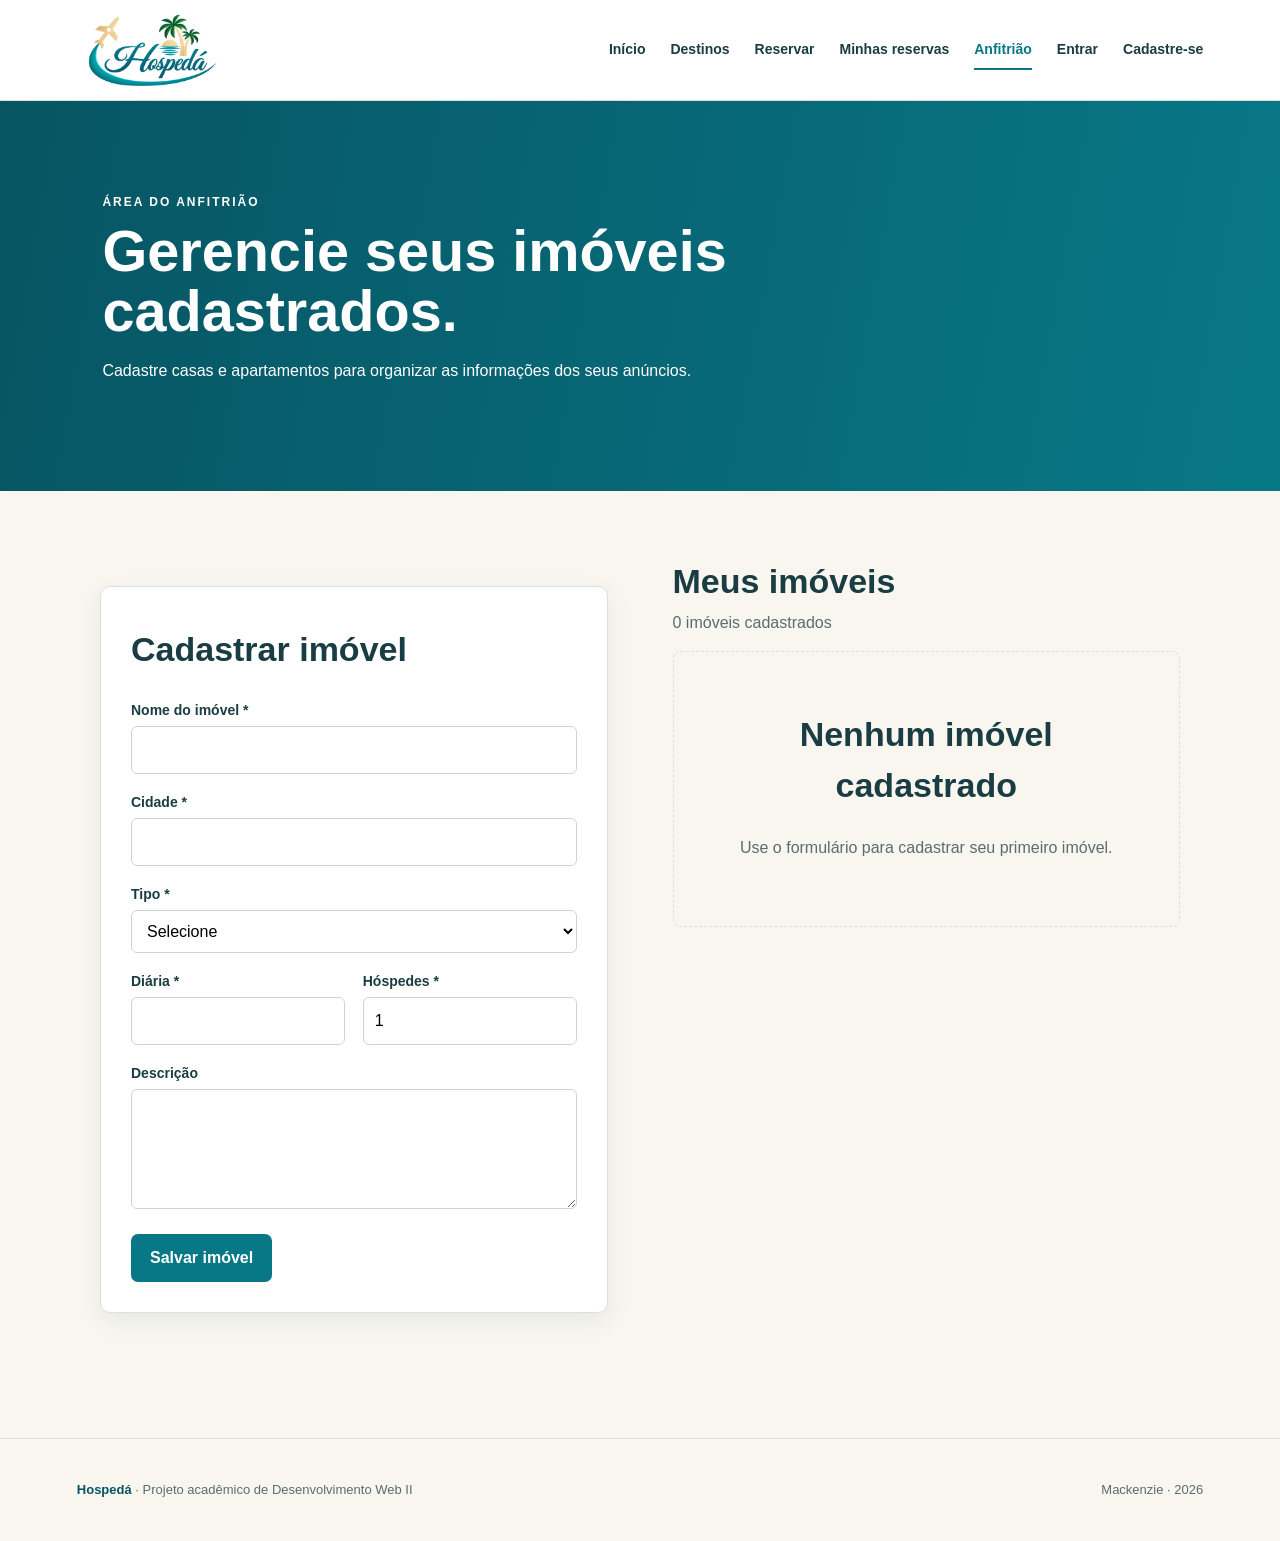
==== commit 5fce6244: "arquivos separados" ====
--- a/anfitriao.html
+++ b/anfitriao.html
@@ -5,6 +5,7 @@
     <meta name="viewport" content="width=device-width, initial-scale=1.0" />
     <title>Hospedá - Área do anfitrião</title>
     <link rel="stylesheet" href="css/style.css" />
+    <link rel="stylesheet" href="css/anfitriao.css" />
   </head>
   <body>
     <header>
@@ -17,6 +18,8 @@
         <a href="reserva.html">Reservar</a>
         <a href="reservas.html">Minhas reservas</a>
         <a href="anfitriao.html" class="selecionado" aria-current="page">Anfitrião</a>
+        <a href="login.html">Entrar</a>
+        <a href="cadastro.html">Cadastre-se</a>
       </nav>
     </header>
 
@@ -94,7 +97,7 @@
       <p>Mackenzie · 2026</p>
     </footer>
 
-    <script type="module" src="js/main.js"></script>
+    <script type="module" src="js/anfitriao.js"></script>
     <script type="module" src="js/conta.js"></script>
   </body>
 </html>
--- a/css/style.css
+++ b/css/style.css
@@ -1,97 +1,4 @@
-.busca-destino label {
-  display: block;
-  margin-bottom: 8px;
-  font-weight: bold;
-}
-.busca-destino > div {
-  display: flex;
-  gap: 10px;
-}
-.busca-destino input {
-  flex: 1;
-  min-width: 0;
-  width: 100%;
-  padding: 12px;
-  border: 1px solid #cdd5d1;
-  border-radius: 7px;
-}
-.busca-destino input:focus {
-  outline: 3px solid #edbd6b;
-}
-.ver-destinos {
-  display: inline-block;
-  margin-top: 16px;
-  text-decoration: underline;
-}
-.busca-na-lista {
-  max-width: 650px;
-  margin: 28px 0;
-}
-@media (max-width: 400px) {
-  .busca-destino > div {
-    flex-direction: column;
-  }
-}
-
-.pagina-conta {
-  max-width: 540px;
-  min-height: 65vh;
-  padding: 60px 0;
-}
-.pagina-conta .form-simples {
-  margin-top: 24px;
-}
-.pagina-conta .botao {
-  width: 100%;
-}
-.aviso-conta {
-  padding: 12px;
-  background: var(--bege);
-  border-radius: 6px;
-  font-size: 14px;
-}
-.link-conta {
-  color: var(--turquesa);
-  text-decoration: underline;
-  font-weight: bold;
-}
-#mensagem-conta {
-  color: var(--vermelho);
-}
-.tipo-conta input {
-  width: auto;
-  margin-right: 6px;
-}
-.tipo-conta {
-  display: flex;
-  align-items: center;
-  gap: 14px;
-}
-.tipo-conta p {
-  margin: 0;
-}
-.tipo-conta label {
-  margin: 0;
-}
-.nome-conta {
-  padding: 8px 0;
-  max-width: 160px;
-  overflow: hidden;
-  text-overflow: ellipsis;
-  white-space: nowrap;
-}
-.sair-conta {
-  padding: 6px 12px;
-  border: 1px solid var(--borda);
-  border-radius: 6px;
-  background: var(--bege);
-  color: var(--turquesa);
-}
-header {
-  flex-wrap: wrap;
-}
-
-/* Cores principais do projeto */
+/* CSS principal */
 :root {
   --turquesa: #087887;
   --azul: #0796a6;
@@ -109,9 +16,11 @@
 * {
   box-sizing: border-box;
 }
+
 html {
   scroll-behavior: smooth;
 }
+
 body {
   margin: 0;
   background: #f8f6ef;
@@ -119,16 +28,19 @@
   font-family: Arial, Helvetica, sans-serif;
   line-height: 1.5;
 }
+
 a {
   color: inherit;
   text-decoration: none;
 }
+
 button,
 input,
 select,
 textarea {
   font: inherit;
 }
+
 button {
   cursor: pointer;
 }
@@ -140,75 +52,72 @@
   align-items: center;
   justify-content: space-between;
   gap: 30px;
+  flex-wrap: wrap;
   background: white;
   border-bottom: 1px solid var(--borda);
 }
+
 .logo {
   display: block;
   flex-shrink: 0;
 }
+
 .logo img {
   display: block;
   width: 145px;
   height: 76px;
   object-fit: contain;
 }
+
 nav {
   display: flex;
   gap: 25px;
   font-size: 14px;
   font-weight: bold;
 }
+
 nav a {
   padding: 8px 0;
   border-bottom: 2px solid transparent;
 }
+
 nav a:hover,
 nav .selecionado {
   color: var(--turquesa);
   border-color: var(--turquesa);
 }
 
-.banner {
-  width: calc(100% - 50px);
-  min-height: 540px;
-  margin: 24px auto;
-  padding: 65px 7%;
-  display: flex;
-  align-items: center;
-  justify-content: space-between;
-  overflow: hidden;
-  position: relative;
-  border-radius: 20px;
-  background: var(--bege);
-  color: var(--texto);
-}
-.texto-banner {
-  width: 55%;
-  position: relative;
-  z-index: 2;
-}
-.texto-banner h1,
-.banner-anfitriao h1 {
-  margin: 10px 0 18px;
-  font-family: Arial, Helvetica, sans-serif;
-  font-size: clamp(38px, 4.5vw, 62px);
-  line-height: 1.05;
-}
-.texto-banner > p:not(.destaque) {
-  max-width: 570px;
-  margin-bottom: 28px;
-  font-size: 18px;
-}
+.conteudo {
+  width: min(1080px, calc(100% - 36px));
+  margin: auto;
+}
+
+.pagina-interna {
+  min-height: 700px;
+  padding: 65px 0;
+}
+
+.cabecalho-pagina h1 {
+  margin: 5px 0;
+  font: bold 45px Arial, sans-serif;
+}
+
+.cabecalho-pagina > p:last-child {
+  margin-top: 5px;
+  color: var(--cinza);
+}
+
 .destaque {
   margin: 0;
   font-size: 12px;
   font-weight: bold;
   letter-spacing: 2px;
 }
+
 .verde {
   color: var(--turquesa);
 }
+
 .botao {
   display: inline-block;
   padding: 12px 19px;
@@ -216,140 +125,55 @@
   border-radius: 7px;
   font-weight: bold;
 }
+
 .botao:hover {
   opacity: 0.88;
 }
+
 .botao-claro {
   background: white;
   color: var(--turquesa-escuro);
 }
+
 .botao-verde {
   background: var(--turquesa);
   color: white;
 }
+
 .botao-cinza {
   background: #e9edeb;
   color: var(--texto);
 }
+
 .botao-perigo {
   background: var(--vermelho);
   color: white;
 }
 
-.marca-banner {
-  width: 38%;
-  padding: 32px 20px;
-  border-radius: 20px;
-  background: #f8f6ef;
-  text-align: center;
-  border-bottom: 5px solid var(--azul);
-}
-.marca-banner img {
+.busca-destino label {
+  display: block;
+  margin-bottom: 8px;
+  font-weight: bold;
+}
+
+.busca-destino > div {
+  display: flex;
+  gap: 10px;
+}
+
+.busca-destino input {
+  flex: 1;
+  min-width: 0;
   width: 100%;
-  height: auto;
-  display: block;
-}
-.marca-banner p {
-  margin: 20px 0 0;
-  color: var(--turquesa-escuro);
-  font-size: 15px;
-}
-.banner .destaque {
-  color: var(--turquesa-escuro);
-}
-.banner .botao-claro {
-  background: var(--turquesa);
-  color: white;
-}
-
-.conteudo {
-  width: min(1080px, calc(100% - 36px));
-  margin: auto;
-}
-.home-info {
-  padding: 75px 0;
-}
-.home-info h2,
-.chamada-anfitriao h2,
-.conteudo-anfitriao h2 {
-  margin: 7px 0 25px;
-  font-family: Arial, Helvetica, sans-serif;
-  font-size: 34px;
-}
-.passos {
-  display: grid;
-  grid-template-columns: repeat(3, 1fr);
-  gap: 18px;
-}
-.passos article {
-  padding: 24px;
-  border: 1px solid var(--borda);
-  border-radius: 10px;
-  background: white;
-}
-.passos b {
-  width: 34px;
-  height: 34px;
-  display: grid;
-  place-items: center;
-  border-radius: 50%;
-  background: var(--bege);
-  color: var(--turquesa-escuro);
-}
-.passos h3 {
-  margin-bottom: 5px;
-}
-.passos p {
-  margin: 0;
-  color: var(--cinza);
-}
-.chamada-anfitriao {
-  width: min(1080px, calc(100% - 36px));
-  margin: 20px auto 80px;
-  padding: 38px;
-  display: flex;
-  align-items: center;
-  justify-content: space-between;
-  gap: 30px;
-  border-radius: 12px;
-  background: var(--verde-tropical);
-  color: white;
-}
-.chamada-anfitriao h2 {
-  margin-bottom: 5px;
-}
-.chamada-anfitriao p {
-  margin: 0;
-}
-
-.pagina-interna {
-  min-height: 700px;
-  padding: 65px 0;
-}
-.cabecalho-pagina h1 {
-  margin: 5px 0;
-  font: bold 45px Arial, sans-serif;
-}
-.cabecalho-pagina > p:last-child {
-  margin-top: 5px;
-  color: var(--cinza);
-}
-.buscar-imovel {
-  margin-top: 30px;
-  padding: 25px;
-  border: 1px solid var(--borda);
-  border-radius: 10px;
-  background: white;
-}
-.buscar-imovel h2 {
-  margin-top: 0;
-}
-.buscar-imovel .lista-imoveis {
-  margin-top: 18px;
-}
-.buscar-imovel .sem-reservas {
-  margin-top: 18px;
-}
+  padding: 12px;
+  border: 1px solid #cdd5d1;
+  border-radius: 7px;
+}
+
+.busca-destino input:focus {
+  outline: 3px solid #edbd6b;
+}
+
 #form-reserva,
 .form-simples {
   margin-top: 30px;
@@ -359,29 +183,36 @@
   background: white;
   box-shadow: 0 8px 25px rgba(40, 70, 60, 0.08);
 }
-#form-reserva h2 {
-  margin-top: 0;
-  padding-bottom: 10px;
-  border-bottom: 1px solid var(--borda);
-  font-size: 20px;
-}
+
+.form-simples h2 {
+  margin-bottom: 3px;
+}
+
+.form-simples > p {
+  color: var(--cinza);
+}
+
 .linha-form {
   display: flex;
   gap: 18px;
 }
+
 .campo {
   flex: 1;
   margin-bottom: 18px;
 }
+
 .campo.grande {
   flex: 2;
 }
+
 .campo label {
   display: block;
   margin-bottom: 5px;
   font-size: 14px;
   font-weight: bold;
 }
+
 .campo input,
 .campo select,
 .campo textarea {
@@ -391,126 +222,59 @@
   border-radius: 6px;
   background: #fff;
 }
+
 .campo input:focus,
 .campo select:focus,
 .campo textarea:focus {
   outline: 2px solid #bad0c8;
   border-color: var(--turquesa);
 }
+
 .campo small {
   color: var(--cinza);
 }
-.campo .erro {
+
+.campo .erro,
+.erro {
   min-height: 19px;
   display: block;
   color: var(--vermelho);
   font-size: 12px;
 }
+
 .campo .invalido {
   border-color: var(--vermelho);
 }
-.total-form {
-  margin-top: 5px;
-  padding: 16px;
-  display: flex;
-  justify-content: space-between;
-  border-radius: 7px;
-  background: var(--bege);
-}
-.botoes-form {
-  margin-top: 22px;
-  display: flex;
-  justify-content: flex-end;
-  gap: 10px;
-}
+
 .mensagem {
   display: none;
   margin-bottom: 18px;
   padding: 12px;
   border-radius: 5px;
 }
+
 .mensagem.sucesso {
   display: block;
   background: #dff1e6;
   color: #23613e;
 }
+
 .mensagem.falha {
   display: block;
   background: #f7dfdf;
   color: #963b3b;
 }
 
-.topo-reservas {
-  display: flex;
-  align-items: end;
-  justify-content: space-between;
-  gap: 20px;
-}
-.indicadores {
-  margin: 30px 0;
+.lista-reservas,
+.lista-imoveis {
   display: grid;
-  grid-template-columns: repeat(3, 1fr);
-  gap: 15px;
-}
-.indicadores article {
-  padding: 20px;
-  display: flex;
-  flex-direction: column;
-  border: 1px solid var(--borda);
-  border-radius: 8px;
-  background: white;
-}
-.indicadores span {
-  color: var(--cinza);
-  font-size: 13px;
-}
-.indicadores strong {
-  margin-top: 4px;
-  color: var(--turquesa);
-  font: bold 28px Arial, sans-serif;
-}
-.ferramentas {
-  margin-bottom: 20px;
-  padding: 15px;
-  display: flex;
-  align-items: end;
-  justify-content: space-between;
-  gap: 20px;
-  background: var(--bege);
-  border-radius: 8px;
-}
-.campo-busca label {
-  display: block;
-  margin-bottom: 4px;
-  font-size: 13px;
-  font-weight: bold;
-}
-.campo-busca input {
-  width: 310px;
-  padding: 9px;
-  border: 1px solid var(--borda);
-  border-radius: 5px;
-}
-.filtros {
-  display: flex;
-  gap: 6px;
-}
-.filtro {
-  padding: 8px 12px;
-  border: 1px solid var(--borda);
-  border-radius: 20px;
-  background: white;
-}
-.filtro.ativo,
-.filtro:hover {
-  background: var(--turquesa);
-  color: white;
-}
+  gap: 16px;
+}
+
 .lista-reservas {
-  display: grid;
   grid-template-columns: repeat(2, 1fr);
-  gap: 16px;
-}
+}
+
 .cartao-reserva {
   padding: 20px;
   border: 1px solid var(--borda);
@@ -518,14 +282,17 @@
   border-radius: 8px;
   background: white;
 }
+
 .cartao-reserva h2 {
   margin: 0;
   font-family: Arial, Helvetica, sans-serif;
 }
+
 .cartao-reserva .subtitulo {
   margin: 2px 0 18px;
   color: var(--cinza);
 }
+
 .dados-cartao {
   padding: 14px 0;
   display: grid;
@@ -534,11 +301,13 @@
   border-top: 1px solid var(--borda);
   border-bottom: 1px solid var(--borda);
 }
+
 .dados-cartao span {
   display: block;
   color: var(--cinza);
   font-size: 12px;
 }
+
 .rodape-cartao {
   margin-top: 16px;
   display: flex;
@@ -546,106 +315,42 @@
   justify-content: space-between;
   gap: 10px;
 }
+
 .rodape-cartao strong {
   color: var(--turquesa);
   font-size: 18px;
 }
+
 .rodape-cartao button {
   padding: 7px 9px;
   border: 1px solid var(--borda);
   border-radius: 5px;
   background: #f7f7f7;
 }
+
 .rodape-cartao button:hover {
   background: var(--bege);
 }
-.status {
-  float: right;
-  padding: 4px 8px;
-  border-radius: 15px;
-  background: #e1eee9;
-  color: var(--turquesa);
-  font-size: 11px;
-  font-weight: bold;
-}
-.status.finalizada {
-  background: #eeeae3;
-  color: var(--cinza);
-}
+
 .sem-reservas {
   padding: 50px;
   text-align: center;
   border: 1px dashed var(--borda);
   border-radius: 8px;
 }
+
 .sem-reservas span {
   font-size: 35px;
   color: var(--areia);
 }
+
 .sem-reservas h2 {
   margin-bottom: 3px;
 }
+
 .sem-reservas p {
   margin-top: 0;
   color: var(--cinza);
-}
-.arquivo-local {
-  margin-top: 35px;
-  padding-top: 22px;
-  display: flex;
-  justify-content: space-between;
-  align-items: center;
-  gap: 20px;
-  border-top: 1px solid var(--borda);
-}
-.arquivo-local h2,
-.arquivo-local p {
-  margin: 3px 0;
-}
-
-.banner-anfitriao {
-  min-height: 390px;
-  padding: 70px max(8%, calc((100% - 1080px) / 2));
-  display: flex;
-  align-items: center;
-  background: linear-gradient(100deg, var(--turquesa-escuro), var(--turquesa));
-  color: white;
-}
-.banner-anfitriao div {
-  max-width: 700px;
-}
-.conteudo-anfitriao {
-  padding: 65px 0;
-  display: grid;
-  grid-template-columns: 1fr 1fr;
-  gap: 65px;
-}
-.conteudo-anfitriao li {
-  margin: 12px 0;
-}
-.form-simples {
-  margin-top: 0;
-}
-.form-simples h2 {
-  margin-bottom: 3px;
-}
-.form-simples > p {
-  color: var(--cinza);
-}
-.mensagem-anfitriao {
-  color: var(--turquesa);
-  font-weight: bold;
-}
-.cabecalho-lista-imoveis h2 {
-  margin: 0;
-}
-.cabecalho-lista-imoveis p {
-  margin-top: 4px;
-  color: var(--cinza);
-}
-.lista-imoveis {
-  display: grid;
-  gap: 16px;
 }
 
 footer {
@@ -657,6 +362,16 @@
   border-top: 1px solid var(--borda);
   color: var(--cinza);
   font-size: 13px;
+}
+
+footer strong {
+  color: var(--turquesa-escuro);
+}
+
+a:focus-visible,
+button:focus-visible {
+  outline: 3px solid var(--azul);
+  outline-offset: 4px;
 }
 
 @media (max-width: 760px) {
@@ -665,71 +380,38 @@
     flex-direction: column;
     gap: 8px;
   }
+
   nav {
     width: 100%;
     gap: 16px;
     overflow-x: auto;
     white-space: nowrap;
   }
-  .banner {
-    min-height: 0;
-    padding: 35px 24px;
-    flex-direction: column;
-    gap: 30px;
-  }
-  .texto-banner {
-    width: 100%;
-  }
-  .texto-banner h1 {
-    font-size: 42px;
-  }
-  .marca-banner {
-    width: 100%;
-    max-width: 360px;
-    align-self: center;
-  }
+
   .logo img {
     width: 125px;
     height: 65px;
   }
-  .total-form {
-    flex-wrap: wrap;
-    gap: 8px;
-  }
-  .passos,
-  .indicadores,
-  .lista-reservas,
-  .conteudo-anfitriao {
+
+  .lista-reservas {
     grid-template-columns: 1fr;
   }
+
   .linha-form {
     display: block;
   }
-  .chamada-anfitriao,
-  .topo-reservas,
-  .ferramentas,
-  .arquivo-local {
-    align-items: flex-start;
-    flex-direction: column;
-  }
-  .campo-busca,
-  .campo-busca input {
-    width: 100%;
-  }
+
   .cabecalho-pagina h1 {
     font-size: 37px;
   }
+
   footer {
     flex-direction: column;
   }
 }
 
-/* Destaques da Hospedá */
-a:focus-visible,
-button:focus-visible {
-  outline: 3px solid var(--azul);
-  outline-offset: 4px;
-}
-footer strong {
-  color: var(--turquesa-escuro);
-}
+@media (max-width: 400px) {
+  .busca-destino > div {
+    flex-direction: column;
+  }
+}
--- a/css/anfitriao.css
+++ b/css/anfitriao.css
@@ -0,0 +1,52 @@
+.banner-anfitriao {
+  min-height: 390px;
+  padding: 70px max(8%, calc((100% - 1080px) / 2));
+  display: flex;
+  align-items: center;
+  background: linear-gradient(100deg, var(--turquesa-escuro), var(--turquesa));
+  color: white;
+}
+
+.banner-anfitriao div {
+  max-width: 700px;
+}
+
+.banner-anfitriao h1 {
+  margin: 10px 0 18px;
+  font-family: Arial, Helvetica, sans-serif;
+  font-size: clamp(38px, 4.5vw, 62px);
+  line-height: 1.05;
+}
+
+.conteudo-anfitriao {
+  padding: 65px 0;
+  display: grid;
+  grid-template-columns: 1fr 1fr;
+  gap: 65px;
+}
+
+.conteudo-anfitriao h2 {
+  margin: 7px 0 25px;
+  font-family: Arial, Helvetica, sans-serif;
+  font-size: 34px;
+}
+
+.mensagem-anfitriao {
+  color: var(--turquesa);
+  font-weight: bold;
+}
+
+.cabecalho-lista-imoveis h2 {
+  margin: 0;
+}
+
+.cabecalho-lista-imoveis p {
+  margin-top: 4px;
+  color: var(--cinza);
+}
+
+@media (max-width: 760px) {
+  .conteudo-anfitriao {
+    grid-template-columns: 1fr;
+  }
+}
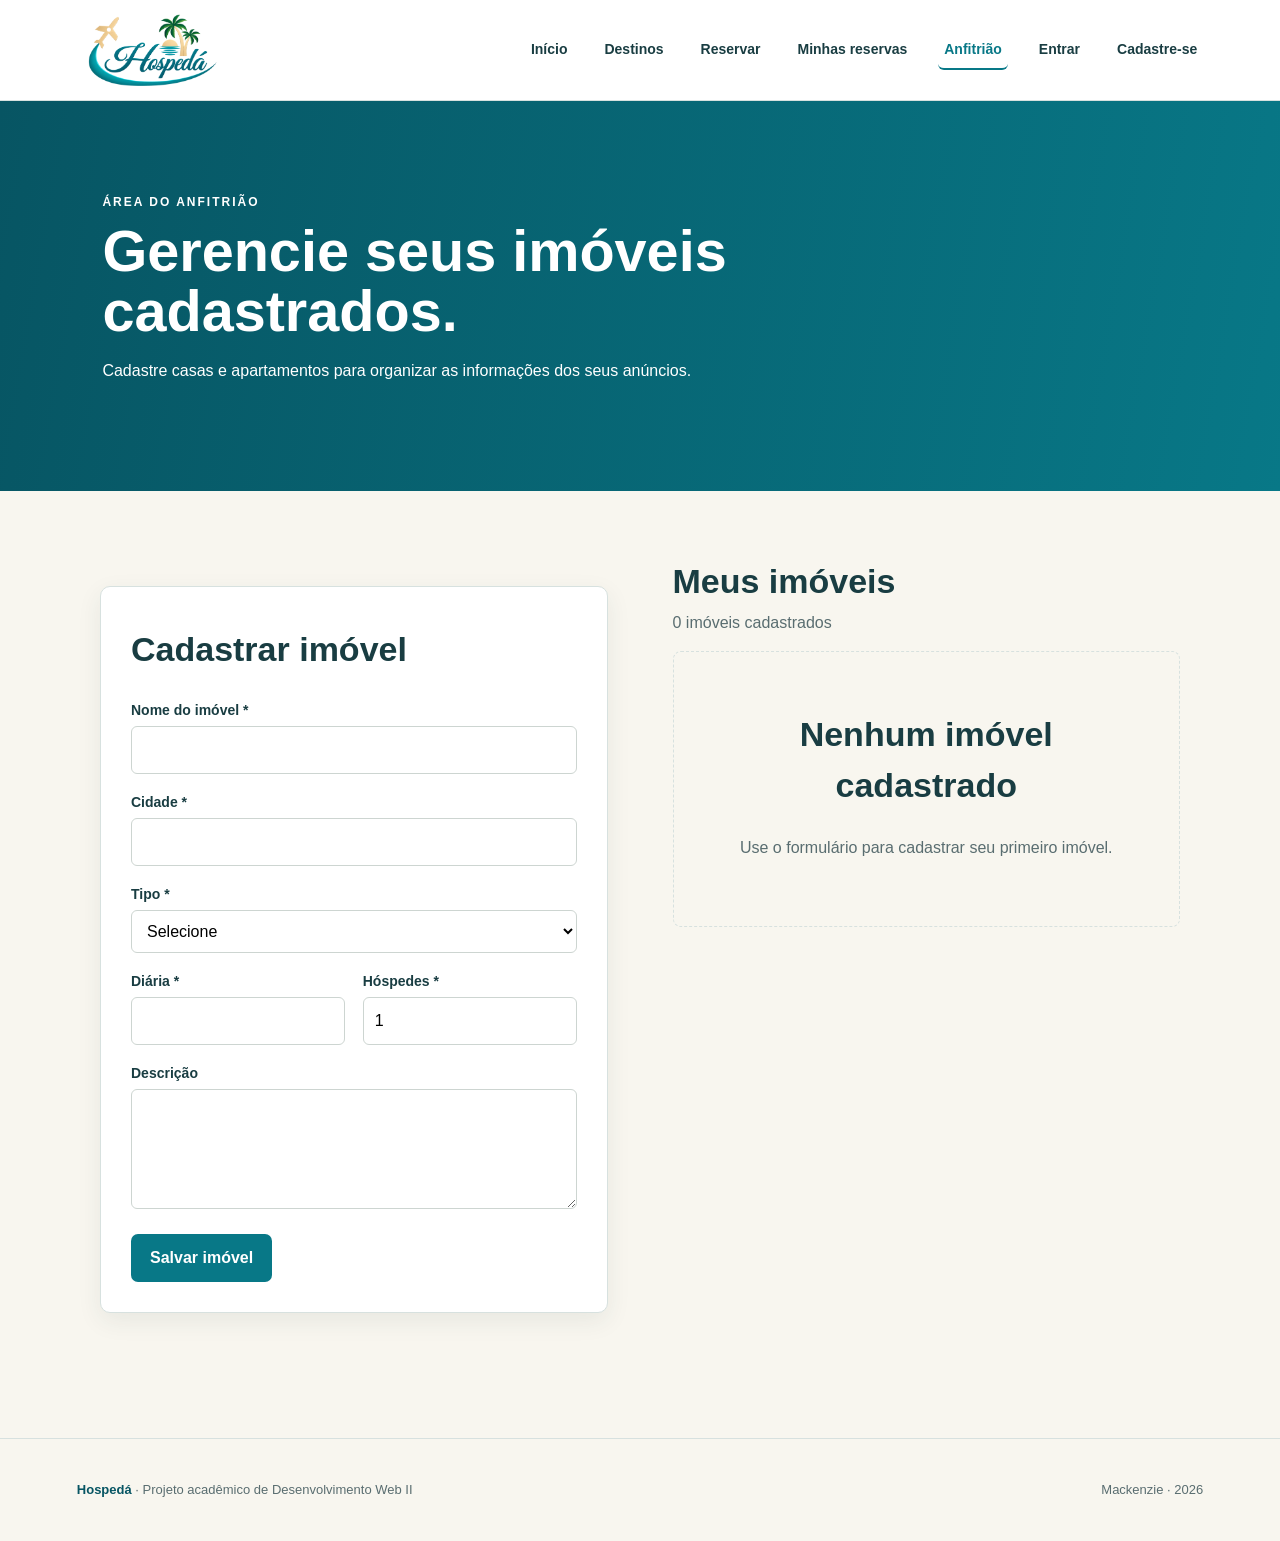
==== commit 8dfae879: "remove main, hover maior, console.log" ====
--- a/anfitriao.html
+++ b/anfitriao.html
@@ -17,7 +17,7 @@
         <a href="destinos.html">Destinos</a>
         <a href="reserva.html">Reservar</a>
         <a href="reservas.html">Minhas reservas</a>
-        <a href="anfitriao.html" class="selecionado" aria-current="page">Anfitrião</a>
+        <a href="anfitriao.html" class="selecionado">Anfitrião</a>
         <a href="login.html">Entrar</a>
         <a href="cadastro.html">Cadastre-se</a>
       </nav>
@@ -98,6 +98,6 @@
     </footer>
 
     <script type="module" src="js/anfitriao.js"></script>
-    <script type="module" src="js/conta.js"></script>
+    <script src="js/conta.js"></script>
   </body>
 </html>
--- a/css/style.css
+++ b/css/style.css
@@ -71,17 +71,27 @@
 
 nav {
   display: flex;
+  flex-wrap: wrap;
+  justify-content: flex-end;
   gap: 25px;
   font-size: 14px;
   font-weight: bold;
 }
 
 nav a {
-  padding: 8px 0;
+  padding: 8px 6px;
   border-bottom: 2px solid transparent;
-}
-
-nav a:hover,
+  border-radius: 6px;
+  transition: 0.2s;
+}
+
+nav a.menu-hover {
+  color: white;
+  border-color: var(--turquesa);
+  background: var(--turquesa);
+  transform: scale(1.08);
+}
+
 nav .selecionado {
   color: var(--turquesa);
   border-color: var(--turquesa);
@@ -148,30 +158,6 @@
 .botao-perigo {
   background: var(--vermelho);
   color: white;
-}
-
-.busca-destino label {
-  display: block;
-  margin-bottom: 8px;
-  font-weight: bold;
-}
-
-.busca-destino > div {
-  display: flex;
-  gap: 10px;
-}
-
-.busca-destino input {
-  flex: 1;
-  min-width: 0;
-  width: 100%;
-  padding: 12px;
-  border: 1px solid #cdd5d1;
-  border-radius: 7px;
-}
-
-.busca-destino input:focus {
-  outline: 3px solid #edbd6b;
 }
 
 #form-reserva,
@@ -376,16 +362,33 @@
 
 @media (max-width: 760px) {
   header {
-    align-items: flex-start;
+    align-items: center;
     flex-direction: column;
-    gap: 8px;
+    gap: 12px;
+    padding: 14px 18px;
   }
 
   nav {
     width: 100%;
-    gap: 16px;
-    overflow-x: auto;
-    white-space: nowrap;
+    display: grid;
+    grid-template-columns: 1fr 1fr;
+    gap: 8px;
+    font-size: 13px;
+  }
+
+  nav a {
+    padding: 9px 8px;
+    text-align: center;
+    border: 1px solid var(--borda);
+    border-radius: 6px;
+    background: white;
+  }
+
+  nav a.menu-hover,
+  nav .selecionado {
+    background: var(--turquesa);
+    color: white;
+    border-color: var(--turquesa);
   }
 
   .logo img {
@@ -410,8 +413,8 @@
   }
 }
 
-@media (max-width: 400px) {
-  .busca-destino > div {
-    flex-direction: column;
-  }
-}
+@media (max-width: 360px) {
+  nav {
+    grid-template-columns: 1fr;
+  }
+}
